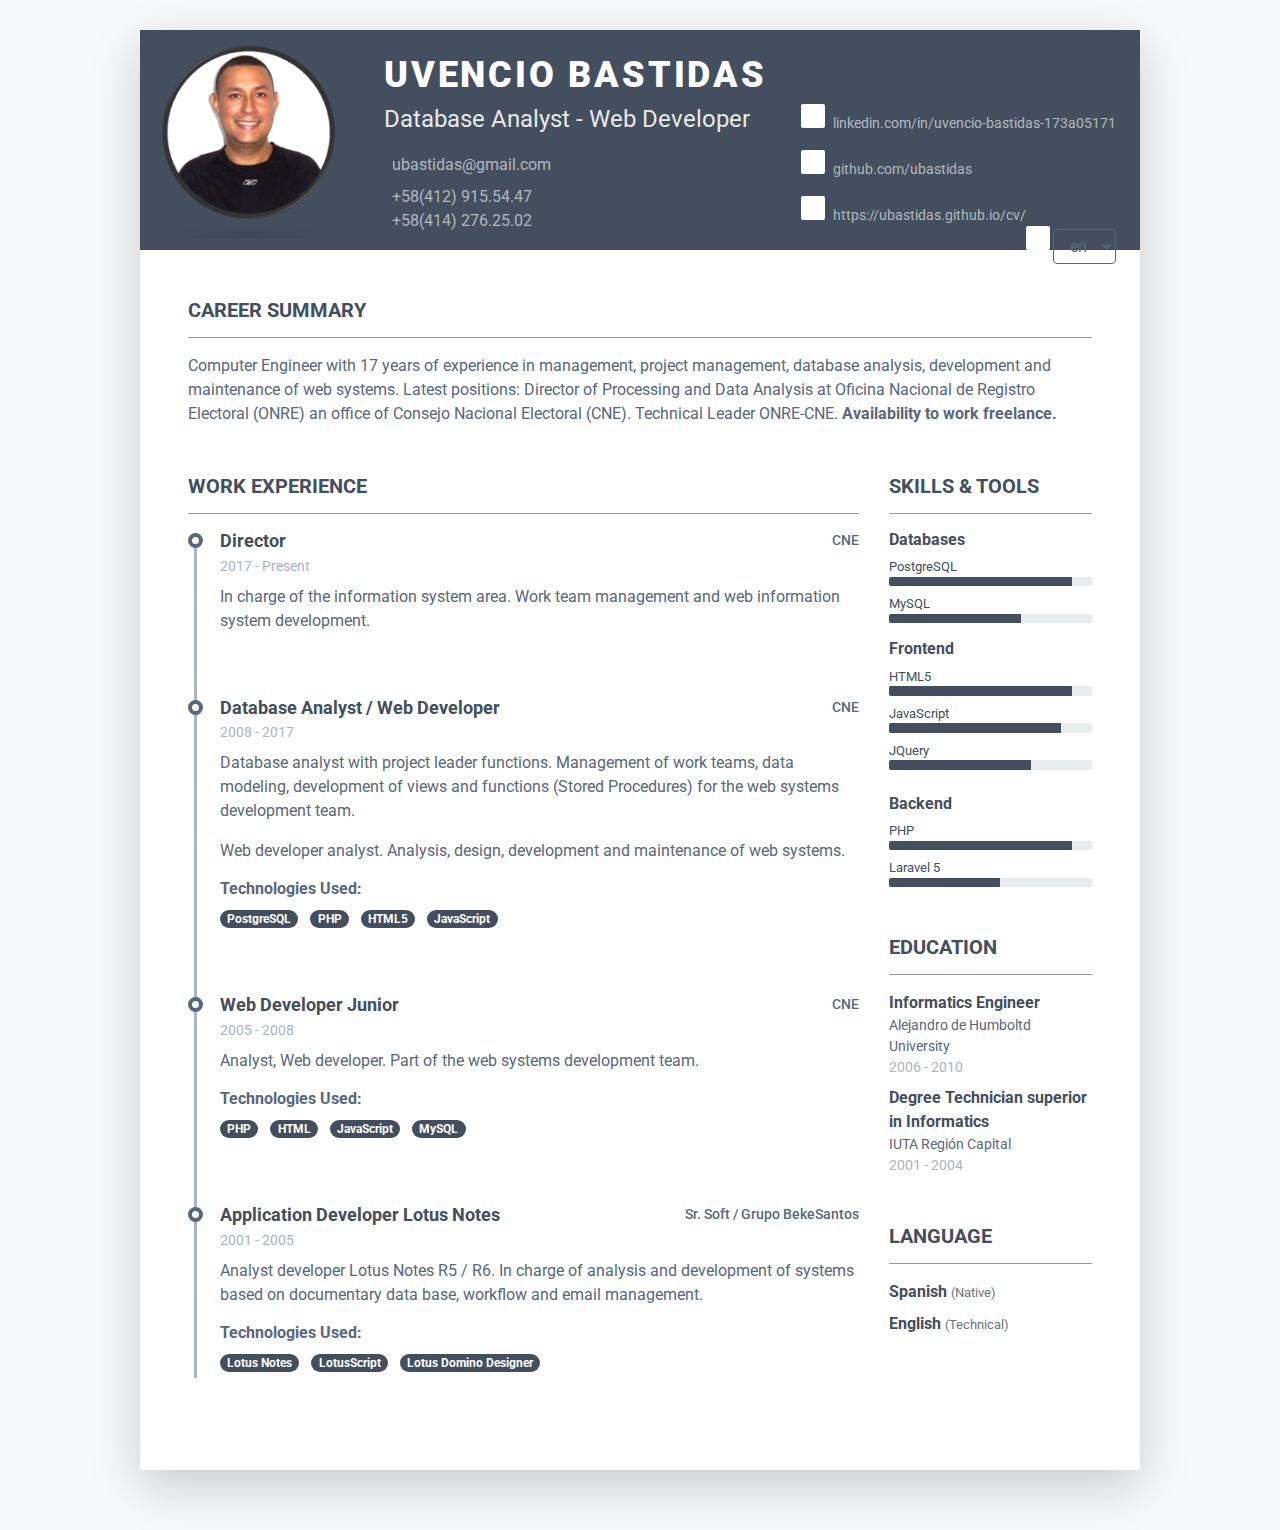
==== index.html @ 79c76856 "Upgrate Commit" ====
<!DOCTYPE html>
<html lang="en"> 
<head>
    <title>Uvencio Bastidas - Curriculum Vitae</title>
    
    <!-- Meta -->
    
    <meta charset="utf-8">
    <meta http-equiv="X-UA-Compatible" content="IE=edge">
    <meta name="viewport" content="width=device-width, initial-scale=1.0">
    <meta name="description" content="Responsive Resume Template">
    <meta name="author" content="Xiaoying Riley at 3rd Wave Media">
    <link rel="shortcut icon" href="favicon.ico"> 
    
    <!-- Google Font -->
    <link href="https://fonts.googleapis.com/css?family=Roboto:300,400,500,700,900" rel="stylesheet">
    
    <!-- FontAwesome JS-->
    <link rel="stylesheet" href="https://use.fontawesome.com/releases/v5.3.1/css/all.css" integrity="sha384-mzrmE5qonljUremFsqc01SB46JvROS7bZs3IO2EmfFsd15uHvIt+Y8vEf7N7fWAU" crossorigin="anonymous">
       
    <!-- Theme CSS -->  
    <link id="theme-style" rel="stylesheet" href="assets/theme.css">
    
    <!-- Jquery -->
    <script src="assets/js/jquery-3.3.1.js"></script>

</head> 

<body>	

    <article class="resume-wrapper text-center position-relative">
	    <div class="resume-wrapper-inner mx-auto text-left bg-white shadow-lg">
		    <header class="resume-header pt-4 pt-md-0">
			    <div class="media flex-column flex-md-row">
                                <img class="mr-3 img-fluid picture mx-auto" src="assets/images/image.png" alt="">
				    <div class="media-body p-4 d-flex flex-column flex-md-row mx-auto mx-lg-0">
					    <div class="primary-info">
                                                <h1 class="name mt-0 mb-1 text-white text-uppercase text-uppercase">Uvencio Bastidas</h1>
                                                <div class="title mb-3" id="profession">Database Analyst - Web Developer</div>
						    <ul class="list-unstyled">
							    <li class="mb-2"><a href="#"><i class="far fa-envelope fa-fw mr-2" data-fa-transform="grow-3"></i>ubastidas@gmail.com</a></li>
							    <li><a href="#"><i class="fas fa-mobile-alt fa-fw mr-2" data-fa-transform="grow-6"></i>+58(412) 915.54.47</a></li>
                                                            <li><a href="#"><i class="fas fa-mobile-alt fa-fw mr-2" data-fa-transform="grow-6"></i>+58(414) 276.25.02</a></li>                                                            
						    </ul>
					    </div><!--//primary-info-->
					    <div class="secondary-info ml-md-auto mt-2">
                                                <ul class="resume-social list-unstyled"><br><br>
                                                    <li class="mb-3"><a target="_blank" href="http://www.linkedin.com/in/uvencio-bastidas-173a05171"><span class="fa-container text-center mr-2"><i class="fab fa-linkedin-in fa-fw"></i></span>linkedin.com/in/uvencio-bastidas-173a05171</a></li>
				                <li class="mb-3"><a target="_blank" href="http://www.github.com/ubastidas"><span class="fa-container text-center mr-2"><i class="fab fa-github-alt fa-fw"></i></span>github.com/ubastidas</a></li>
				                <a href="https://ubastidas.github.io/cv/"><span class="fa-container text-center mr-2"><i class="fas fa-globe"></i></span>https://ubastidas.github.io/cv/</a></li>
                                                <br>
                                                <li class="mb-3" align="right">
                                                    <span class="fa-container text-center"><i class="fas fa-globe-americas"></i></span>
                                                    <select class="btn btn-outline-secondary" id="language" onchange="changeLanguage();">
                                                        <option value="en">en</option>
                                                        <option value="es">es</option>
                                                    </select>
                                                </li>
						</ul>
					    </div><!--//secondary-info-->
					    
				    </div><!--//media-body-->
			    </div><!--//media-->
		    </header>
		    <div class="resume-body p-5">                            
                        <section class="resume-section summary-section mb-5">
				    <h2 id="careerSumary" class="resume-section-title text-uppercase font-weight-bold pb-3 mb-3">Career Summary</h2>
				    <div  id="careerSumaryDetail" class="resume-section-content">
					    <p class="mb-0">Computer Engineer with 17 years of experience in management, project management, database analysis, 
                                                            development and maintenance of web systems. Latest positions: Director of Processing and 
                                                            Data Analysis at Oficina Nacional de Registro Electoral (ONRE) an office of Consejo Nacional Electoral  (CNE). 
                                                            Technical Leader ONRE-CNE.                                                                                                             
                                                <strong>Availability to work freelance.</strong>
                                            </p>
				    </div>
			    </section><!--//summary-section-->
			    <div class="row">
				    <div class="col-lg-9">
					    <section class="resume-section experience-section mb-5">
                                                <h2 id="workExperience" class="resume-section-title text-uppercase font-weight-bold pb-3 mb-3">Work Experience</h2>
						    <div class="resume-section-content">
							    <div class="resume-timeline position-relative">
								    <article class="resume-timeline-item position-relative pb-5">
									    
									    <div class="resume-timeline-item-header mb-2">
										    <div class="d-flex flex-column flex-md-row">
                                                                                        <h3 id="workExperience1Title" class="resume-position-title font-weight-bold mb-1">Director</h3>
										        <div class="resume-company-name ml-auto">CNE</div>
										    </div><!--//row-->
                                                                                    <div id="presentDate" class="resume-position-time">2017 - Present</div>
									    </div><!--//resume-timeline-item-header-->
                                                                            <div class="resume-timeline-item-desc">
                                                                                <div id="workExperience1Detail">
                                                                                    <p>
                                                                                        In charge of the information system area. Work team management and web information system development.                                                                                                                                                                             
                                                                                    </p>
                                                                                </div>										    
									    </div><!--//resume-timeline-item-desc-->

								    </article><!--//resume-timeline-item-->
								    
								    <article class="resume-timeline-item position-relative pb-5">
									    
									    <div class="resume-timeline-item-header mb-2">
										    <div class="d-flex flex-column flex-md-row">
                                                                                        <h3 id="workExperience2Title" class="resume-position-title font-weight-bold mb-1">Database Analyst / Web Developer</h3>
										        <div class="resume-company-name ml-auto">CNE</div>
										    </div><!--//row-->
										    <div class="resume-position-time">2008 - 2017</div>
									    </div><!--//resume-timeline-item-header-->
									    <div class="resume-timeline-item-desc">
                                                                                <div id="workExperience2Detail">
                                                                                    <p>Database analyst with project leader functions. Management of work teams, data modeling, development of views and functions (Stored Procedures) for the web systems development team.</p>
                                                                                    <p>Web developer analyst. Analysis, design, development and maintenance of web systems.</p>
                                                                                </div>										    
                                                                                    <h4 class="technologiesUsed resume-timeline-item-desc-heading font-weight-bold">Technologies Used:</h4>
										    <ul class="list-inline">
											    <li class="list-inline-item"><span class="badge badge-primary badge-pill">PostgreSQL</span></li>
                                                                                            <li class="list-inline-item"><span class="badge badge-primary badge-pill">PHP</span></li>
											    <li class="list-inline-item"><span class="badge badge-primary badge-pill">HTML5</span></li>
                                                                                            <li class="list-inline-item"><span class="badge badge-primary badge-pill">JavaScript</span></li>											    
										    </ul>
									    </div><!--//resume-timeline-item-desc-->

								    </article><!--//resume-timeline-item-->
								    
								    <article class="resume-timeline-item position-relative pb-5">
									    
									    <div class="resume-timeline-item-header mb-2">
										    <div class="d-flex flex-column flex-md-row">
										        <h3 id="workExperience3Title" class="resume-position-title font-weight-bold mb-1">Web Developer Junior</h3>
										        <div class="resume-company-name ml-auto">CNE</div>
										    </div><!--//row-->
										    <div class="resume-position-time">2005 - 2008</div>
									    </div><!--//resume-timeline-item-header-->
									    <div class="resume-timeline-item-desc">
                                                                                <div id="workExperience3Detail">
                                                                                    <p>
                                                                                        Analyst, Web developer. Part of the web systems development team.
                                                                                    </p>
                                                                                </div>
                                                                                <h4 class="technologiesUsed resume-timeline-item-desc-heading font-weight-bold">Technologies Used:</h4>
										    <ul class="list-inline">
											    <li class="list-inline-item"><span class="badge badge-primary badge-pill">PHP</span></li>
											    <li class="list-inline-item"><span class="badge badge-primary badge-pill">HTML</span></li>
                                                                                            <li class="list-inline-item"><span class="badge badge-primary badge-pill">JavaScript</span></li>											    
                                                                                            <li class="list-inline-item"><span class="badge badge-primary badge-pill">MySQL</span></li>
										    </ul>
									    </div><!--//resume-timeline-item-desc-->

								    </article><!--//resume-timeline-item-->
								    
								    <article class="resume-timeline-item position-relative">
									    
									    <div class="resume-timeline-item-header mb-2">
										    <div class="d-flex flex-column flex-md-row">
										        <h3 id="workExperience4Title" class="resume-position-title font-weight-bold mb-1">Application Developer Lotus Notes<!--comentado<small class="text-muted">(Intern)</small>fin comentado--></h3>
										        <div class="resume-company-name ml-auto">Sr. Soft / Grupo BekeSantos</div>
										    </div><!--//row-->
										    <div class="resume-position-time">2001 - 2005</div>
									    </div><!--//resume-timeline-item-header-->
                                                                            <div class="resume-timeline-item-desc">
                                                                                <div id="workExperience4Detail">
										    <p>
                                                                                        Analyst developer Lotus Notes R5 / R6. In charge of analysis and development of systems based on documentary data base,
                                                                                        workflow and email management.
                                                                                    </p>
                                                                                </div>
										    <h4 class="technologiesUsed resume-timeline-item-desc-heading font-weight-bold">Technologies Used:</h4>
										    <ul class="list-inline">
											    <li class="list-inline-item"><span class="badge badge-primary badge-pill">Lotus Notes</span></li>
											    <li class="list-inline-item"><span class="badge badge-primary badge-pill">LotusScript</span></li>
											    <li class="list-inline-item"><span class="badge badge-primary badge-pill">Lotus Domino Designer</span></li>											    
										    </ul>
									    </div><!--//resume-timeline-item-desc-->

								    </article><!--//resume-timeline-item-->
								    
								    
							    </div><!--//resume-timeline-->
							    
							    
							    
							    
							    
							    
						    </div>
					    </section><!--//experience-section-->
				    </div>
				    <div class="col-lg-3">
					    <section class="resume-section skills-section mb-5">
						    <h2 class="skillsAndTools resume-section-title text-uppercase font-weight-bold pb-3 mb-3">Skills & Tools</h2>
						    <div class="resume-section-content">
                                                        
                                                        <div class="resume-skill-item">
						            <h4 class="databases resume-skills-cat font-weight-bold">Databases</h4>
							        <ul class="list-unstyled">
								        <li class="mb-2">
								            <div class="resume-skill-name">PostgreSQL</div>
									        <div class="progress resume-progress">
											    <div class="progress-bar theme-progress-bar-dark" role="progressbar" style="width: 90%" aria-valuenow="25" aria-valuemin="0" aria-valuemax="100"></div>
											</div>
								        </li>
								        <li class="mb-2">
								            <div class="resume-skill-name">MySQL</div>
									        <div class="progress resume-progress">
											    <div class="progress-bar theme-progress-bar-dark" role="progressbar" style="width: 65%" aria-valuenow="25" aria-valuemin="0" aria-valuemax="100"></div>
											</div>
								        </li>
							        </ul>
						        </div><!--//resume-skill-item-->
                                                        
						        <div class="resume-skill-item">
							        <h4 class="resume-skills-cat font-weight-bold">Frontend</h4>
							        <ul class="list-unstyled mb-4">
								        <li class="mb-2">
								            <div class="resume-skill-name">HTML5</div>
									        <div class="progress resume-progress">
											    <div class="progress-bar theme-progress-bar-dark" role="progressbar" style="width: 90%" aria-valuenow="25" aria-valuemin="0" aria-valuemax="100"></div>
											</div>
								        </li>
								        <li class="mb-2">
								            <div class="resume-skill-name">JavaScript</div>
									        <div class="progress resume-progress">
											    <div class="progress-bar theme-progress-bar-dark" role="progressbar" style="width: 85%" aria-valuenow="25" aria-valuemin="0" aria-valuemax="100"></div>
											</div>
								        </li>
								        <li class="mb-2">
								            <div class="resume-skill-name">JQuery</div>
									        <div class="progress resume-progress">
											    <div class="progress-bar theme-progress-bar-dark" role="progressbar" style="width: 70%" aria-valuenow="25" aria-valuemin="0" aria-valuemax="100"></div>
											</div>
								        </li>								        
							        </ul>
						        </div><!--//resume-skill-item-->
						        
						        <div class="resume-skill-item">
						            <h4 class="resume-skills-cat font-weight-bold">Backend</h4>
							        <ul class="list-unstyled">
								        <li class="mb-2">
								            <div class="resume-skill-name">PHP</div>
									        <div class="progress resume-progress">
											    <div class="progress-bar theme-progress-bar-dark" role="progressbar" style="width: 90%" aria-valuenow="25" aria-valuemin="0" aria-valuemax="100"></div>
											</div>
								        </li>
								        <li class="mb-2">
								            <div class="resume-skill-name">Laravel 5</div>
									        <div class="progress resume-progress">
											    <div class="progress-bar theme-progress-bar-dark" role="progressbar" style="width: 55%" aria-valuenow="25" aria-valuemin="0" aria-valuemax="100"></div>
											</div>
								        </li>								        
							        </ul>
						        </div><!--//resume-skill-item-->						        
						    </div><!--resume-section-content-->
					    </section><!--//skills-section-->
					    <section class="resume-section education-section mb-5">
                                                <h2 id="education" class="resume-section-title text-uppercase font-weight-bold pb-3 mb-3">Education</h2>
						    <div class="resume-section-content">
							    <ul class="list-unstyled">
								    <li class="mb-2">
                                                                        <div id="informaticsEngineer" class="resume-degree font-weight-bold">Informatics Engineer</div>
								        <div id="university" class="resume-degree-org">Alejandro de Humboltd University</div>
								        <div class="resume-degree-time">2006 - 2010</div>
								    </li>
								    <li>
								        <div id="tsu" class="resume-degree font-weight-bold">Degree Technician superior in Informatics</div>
                                                                        <div class="resume-degree-org">IUTA Regi&oacute;n Capital</div>
								        <div class="resume-degree-time">2001 - 2004</div>
								    </li>
							    </ul>
						    </div>
					    </section><!--//education-section-->					    
					    <section class="resume-section language-section mb-5">
						    <h2 id="language1" class="resume-section-title text-uppercase font-weight-bold pb-3 mb-3">Language</h2>
						    <div class="resume-section-content">
							    <ul class="list-unstyled resume-lang-list">
                                                                <li id="spanish" class="mb-2"><span class="resume-lang-name font-weight-bold">Spanish</span> <small class="text-muted font-weight-normal">(Native)</small></li>
                                                                <li id="english" class="mb-2 align-middle"><span class="resume-lang-name font-weight-bold">English</span> <small class="text-muted font-weight-normal">(Technical)</small></li>								    
							    </ul>
						    </div>
					    </section><!--//language-section-->					    
					    
				    </div>
			    </div><!--//row-->
		    </div><!--//resume-body-->
	    </div>
    </article>      
    <script src="assets/js/language.js"></script>
</body>
</html>
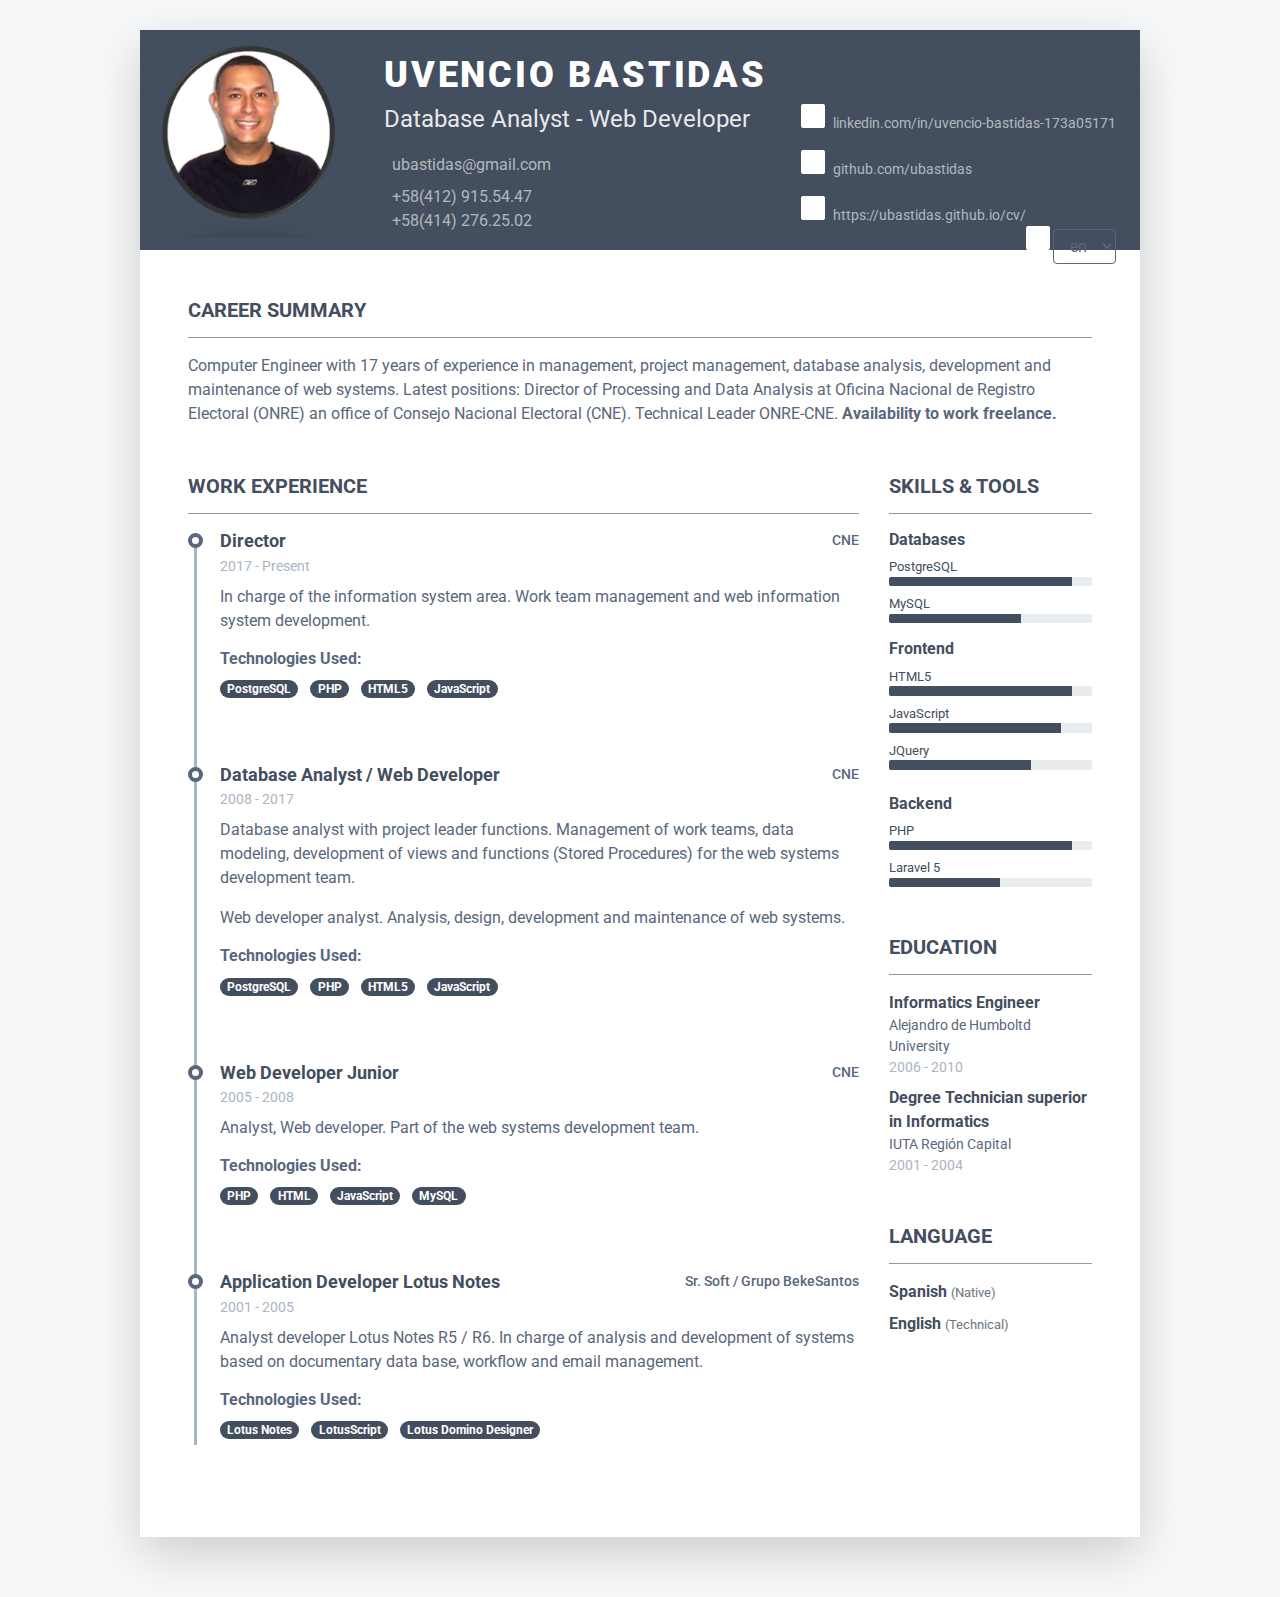
==== commit ad01a5f7: "upgrate commit" ====
--- a/index.html
+++ b/index.html
@@ -94,7 +94,14 @@
                                                                                     <p>
                                                                                         In charge of the information system area. Work team management and web information system development.                                                                                                                                                                             
                                                                                     </p>
-                                                                                </div>										    
+                                                                                </div>
+                                                                                    <h4 class="technologiesUsed resume-timeline-item-desc-heading font-weight-bold">Technologies Used:</h4>
+										    <ul class="list-inline">
+											    <li class="list-inline-item"><span class="badge badge-primary badge-pill">PostgreSQL</span></li>
+                                                                                            <li class="list-inline-item"><span class="badge badge-primary badge-pill">PHP</span></li>
+											    <li class="list-inline-item"><span class="badge badge-primary badge-pill">HTML5</span></li>
+                                                                                            <li class="list-inline-item"><span class="badge badge-primary badge-pill">JavaScript</span></li>											    
+										    </ul>
 									    </div><!--//resume-timeline-item-desc-->
 
 								    </article><!--//resume-timeline-item-->
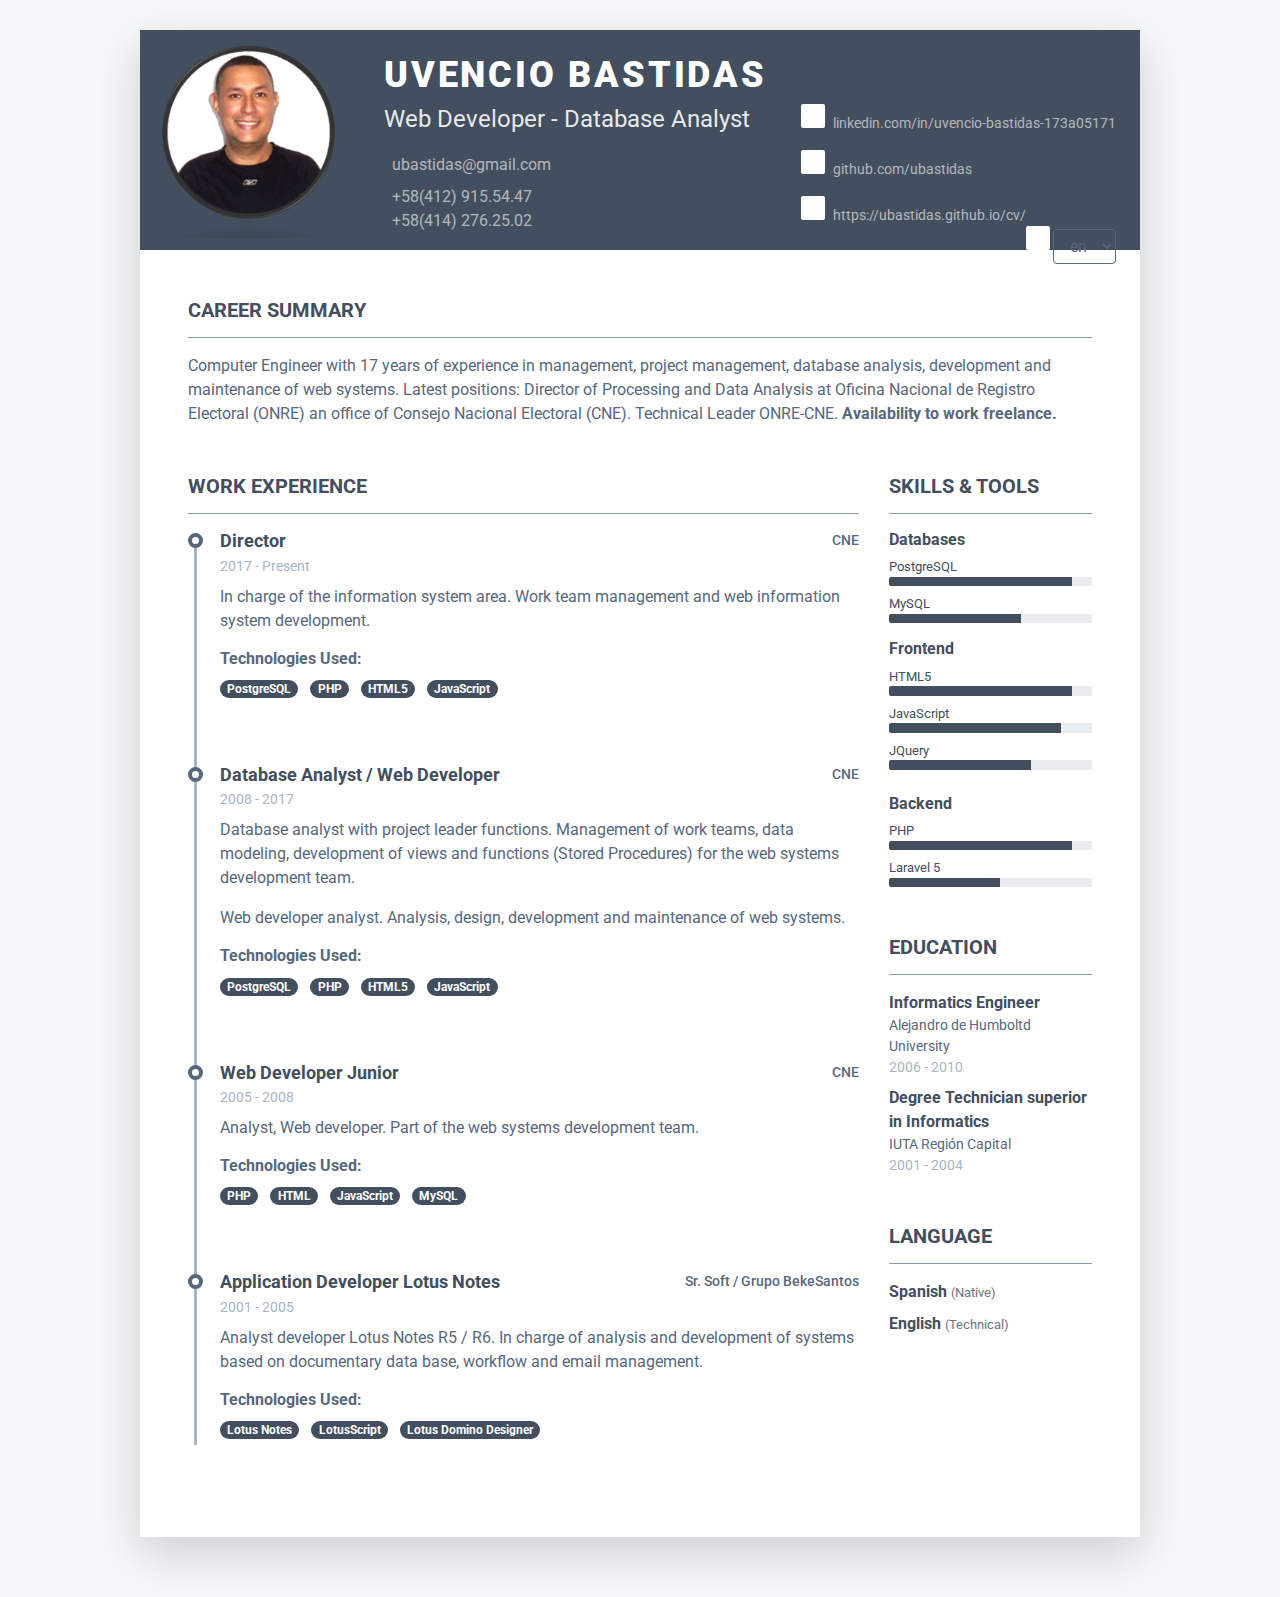
==== commit 0d73851c: "Commit update" ====
--- a/index.html
+++ b/index.html
@@ -36,7 +36,7 @@
 				    <div class="media-body p-4 d-flex flex-column flex-md-row mx-auto mx-lg-0">
 					    <div class="primary-info">
                                                 <h1 class="name mt-0 mb-1 text-white text-uppercase text-uppercase">Uvencio Bastidas</h1>
-                                                <div class="title mb-3" id="profession">Database Analyst - Web Developer</div>
+                                                <div class="title mb-3" id="profession">Web Developer - Database Analyst</div>
 						    <ul class="list-unstyled">
 							    <li class="mb-2"><a href="#"><i class="far fa-envelope fa-fw mr-2" data-fa-transform="grow-3"></i>ubastidas@gmail.com</a></li>
 							    <li><a href="#"><i class="fas fa-mobile-alt fa-fw mr-2" data-fa-transform="grow-6"></i>+58(412) 915.54.47</a></li>
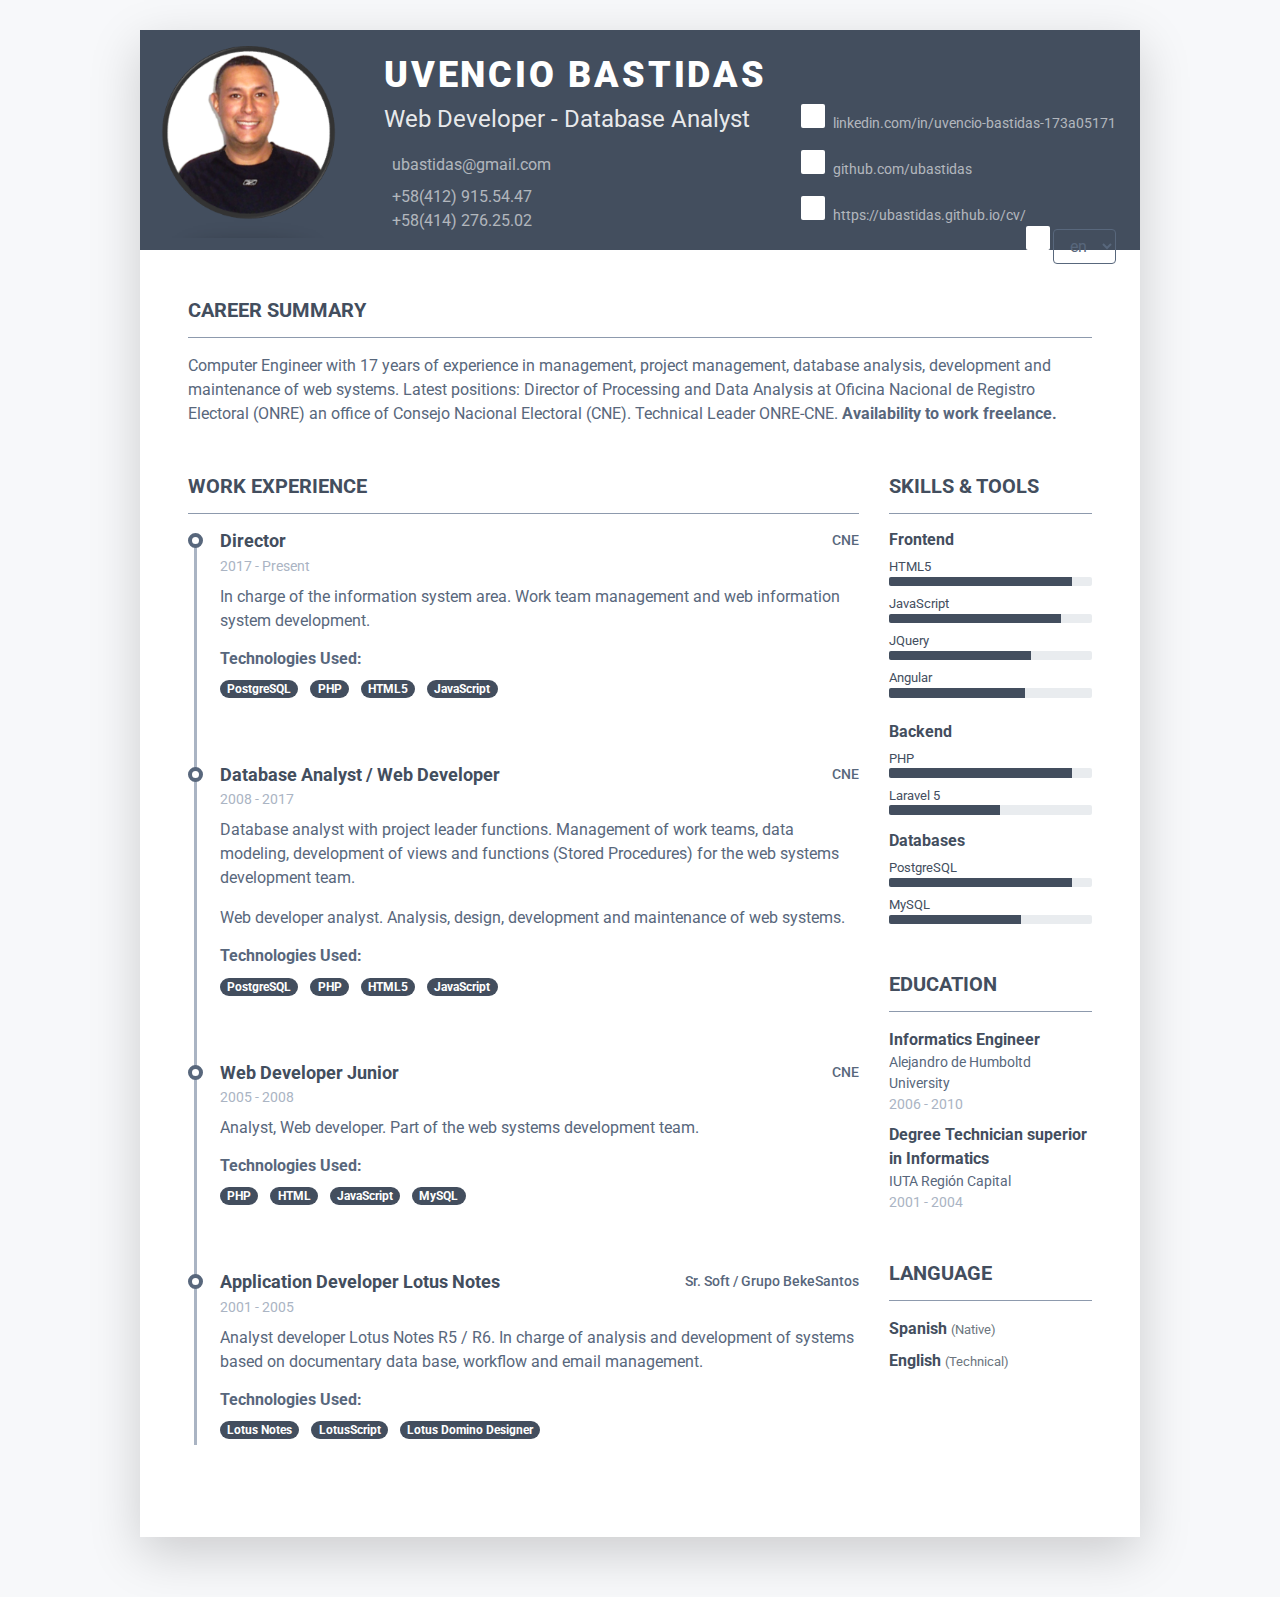
==== commit 38719556: "Update" ====
--- a/index.html
+++ b/index.html
@@ -197,36 +197,17 @@
 				    <div class="col-lg-3">
 					    <section class="resume-section skills-section mb-5">
 						    <h2 class="skillsAndTools resume-section-title text-uppercase font-weight-bold pb-3 mb-3">Skills & Tools</h2>
-						    <div class="resume-section-content">
-                                                        
-                                                        <div class="resume-skill-item">
-						            <h4 class="databases resume-skills-cat font-weight-bold">Databases</h4>
-							        <ul class="list-unstyled">
-								        <li class="mb-2">
-								            <div class="resume-skill-name">PostgreSQL</div>
+						    <div class="resume-section-content">                                                        
+                            	<div class="resume-skill-item">
+							        <h4 class="resume-skills-cat font-weight-bold">Frontend</h4>
+							        <ul class="list-unstyled mb-4">									
+								        <li class="mb-2">
+								            <div class="resume-skill-name">HTML5</div>
 									        <div class="progress resume-progress">
 											    <div class="progress-bar theme-progress-bar-dark" role="progressbar" style="width: 90%" aria-valuenow="25" aria-valuemin="0" aria-valuemax="100"></div>
 											</div>
 								        </li>
 								        <li class="mb-2">
-								            <div class="resume-skill-name">MySQL</div>
-									        <div class="progress resume-progress">
-											    <div class="progress-bar theme-progress-bar-dark" role="progressbar" style="width: 65%" aria-valuenow="25" aria-valuemin="0" aria-valuemax="100"></div>
-											</div>
-								        </li>
-							        </ul>
-						        </div><!--//resume-skill-item-->
-                                                        
-						        <div class="resume-skill-item">
-							        <h4 class="resume-skills-cat font-weight-bold">Frontend</h4>
-							        <ul class="list-unstyled mb-4">
-								        <li class="mb-2">
-								            <div class="resume-skill-name">HTML5</div>
-									        <div class="progress resume-progress">
-											    <div class="progress-bar theme-progress-bar-dark" role="progressbar" style="width: 90%" aria-valuenow="25" aria-valuemin="0" aria-valuemax="100"></div>
-											</div>
-								        </li>
-								        <li class="mb-2">
 								            <div class="resume-skill-name">JavaScript</div>
 									        <div class="progress resume-progress">
 											    <div class="progress-bar theme-progress-bar-dark" role="progressbar" style="width: 85%" aria-valuenow="25" aria-valuemin="0" aria-valuemax="100"></div>
@@ -237,7 +218,13 @@
 									        <div class="progress resume-progress">
 											    <div class="progress-bar theme-progress-bar-dark" role="progressbar" style="width: 70%" aria-valuenow="25" aria-valuemin="0" aria-valuemax="100"></div>
 											</div>
-								        </li>								        
+										</li>
+										<li class="mb-2">
+											<div class="resume-skill-name">Angular</div>
+											<div class="progress resume-progress">
+												<div class="progress-bar theme-progress-bar-dark" role="progressbar" style="width: 67%" aria-valuenow="25" aria-valuemin="0" aria-valuemax="100"></div>
+											</div>
+										</li>
 							        </ul>
 						        </div><!--//resume-skill-item-->
 						        
@@ -257,7 +244,24 @@
 											</div>
 								        </li>								        
 							        </ul>
-						        </div><!--//resume-skill-item-->						        
+								</div><!--//resume-skill-item-->
+								<div class="resume-skill-item">
+						            <h4 class="databases resume-skills-cat font-weight-bold">Databases</h4>
+							        <ul class="list-unstyled">
+								        <li class="mb-2">
+								            <div class="resume-skill-name">PostgreSQL</div>
+									        <div class="progress resume-progress">
+											    <div class="progress-bar theme-progress-bar-dark" role="progressbar" style="width: 90%" aria-valuenow="25" aria-valuemin="0" aria-valuemax="100"></div>
+											</div>
+								        </li>
+								        <li class="mb-2">
+								            <div class="resume-skill-name">MySQL</div>
+									        <div class="progress resume-progress">
+											    <div class="progress-bar theme-progress-bar-dark" role="progressbar" style="width: 65%" aria-valuenow="25" aria-valuemin="0" aria-valuemax="100"></div>
+											</div>
+								        </li>
+							        </ul>
+						        </div><!--//resume-skill-item-->
 						    </div><!--resume-section-content-->
 					    </section><!--//skills-section-->
 					    <section class="resume-section education-section mb-5">
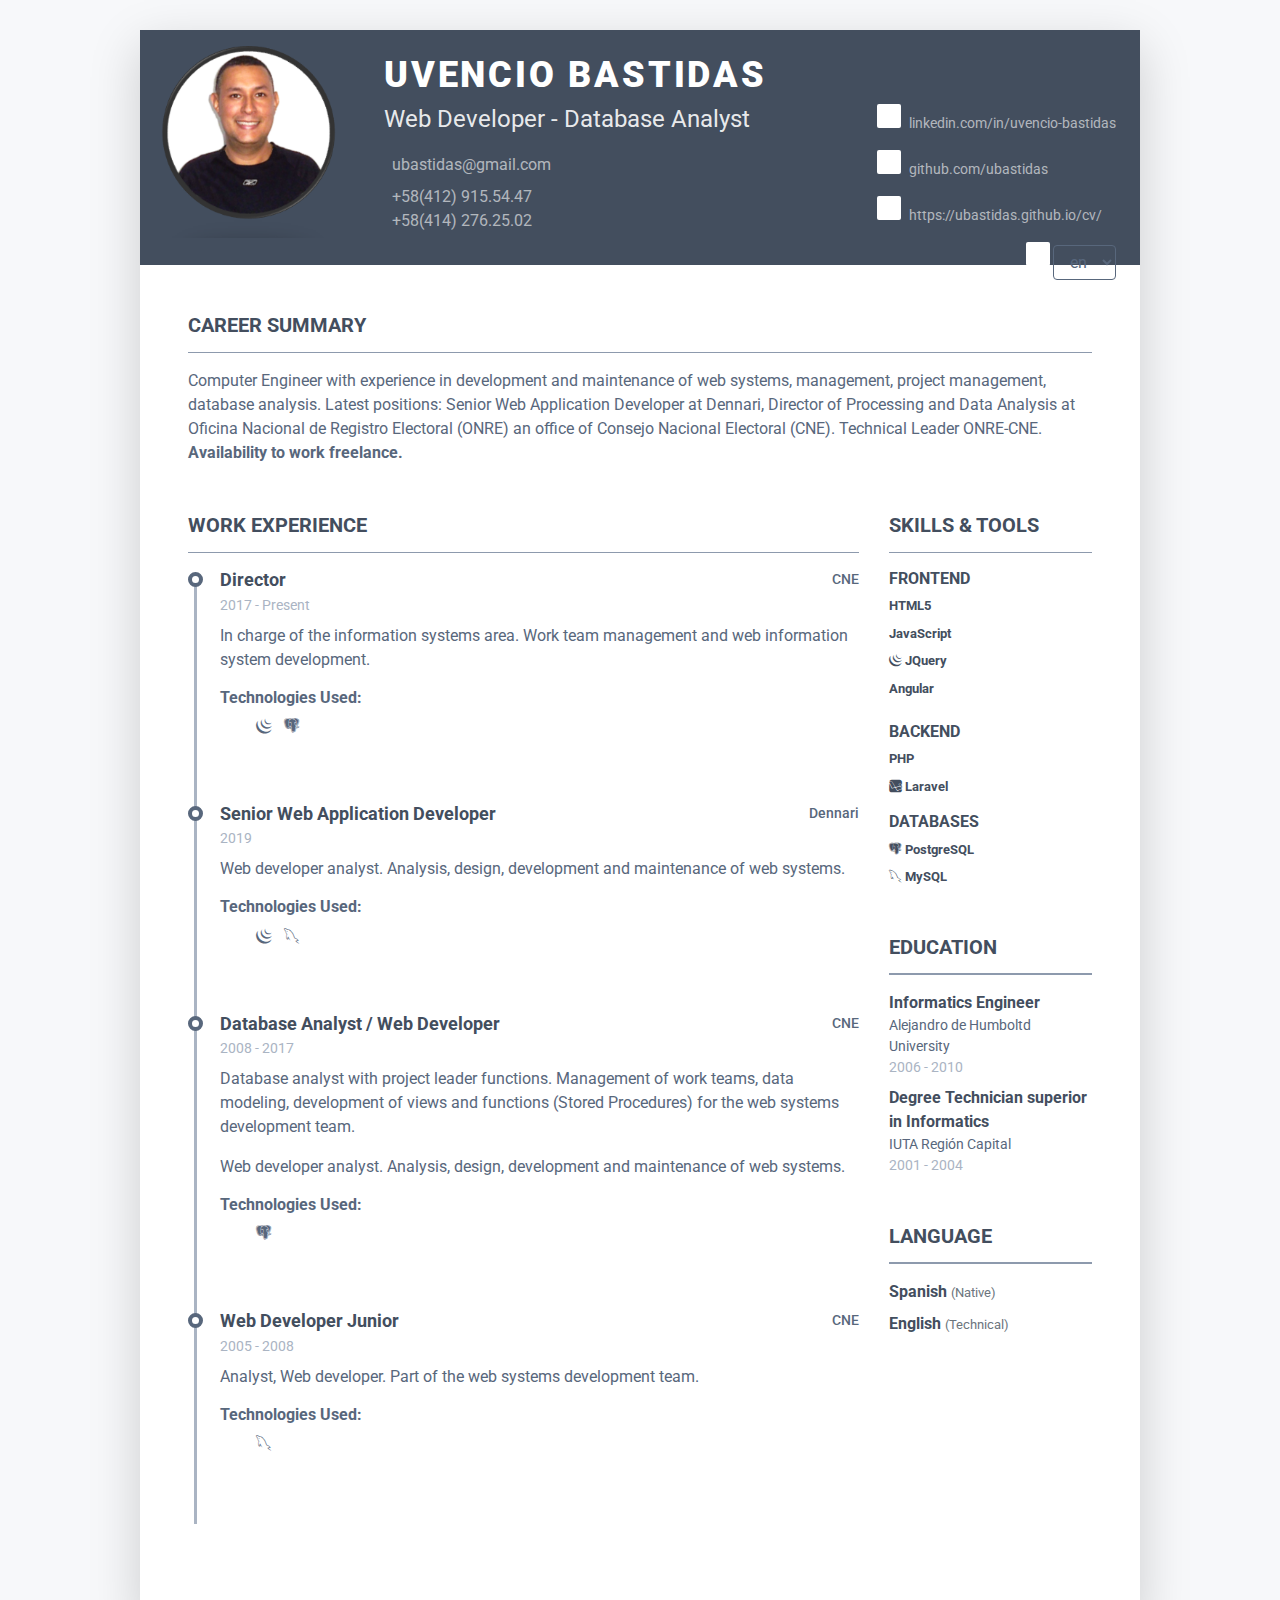
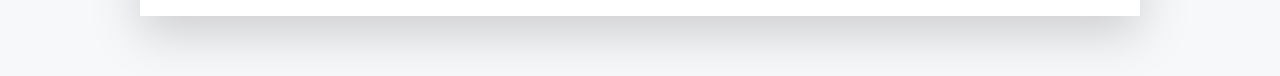
==== commit 91f53050: "upgrade cv" ====
--- a/index.html
+++ b/index.html
@@ -2,9 +2,7 @@
 <html lang="en"> 
 <head>
     <title>Uvencio Bastidas - Curriculum Vitae</title>
-    
     <!-- Meta -->
-    
     <meta charset="utf-8">
     <meta http-equiv="X-UA-Compatible" content="IE=edge">
     <meta name="viewport" content="width=device-width, initial-scale=1.0">
@@ -16,10 +14,13 @@
     <link href="https://fonts.googleapis.com/css?family=Roboto:300,400,500,700,900" rel="stylesheet">
     
     <!-- FontAwesome JS-->
-    <link rel="stylesheet" href="https://use.fontawesome.com/releases/v5.3.1/css/all.css" integrity="sha384-mzrmE5qonljUremFsqc01SB46JvROS7bZs3IO2EmfFsd15uHvIt+Y8vEf7N7fWAU" crossorigin="anonymous">
+	<link rel="stylesheet" href="https://use.fontawesome.com/releases/v5.3.1/css/all.css" integrity="sha384-mzrmE5qonljUremFsqc01SB46JvROS7bZs3IO2EmfFsd15uHvIt+Y8vEf7N7fWAU" crossorigin="anonymous">
+	
+	<!-- font-mfizz -->
+	<link rel="stylesheet" href="./assets/fonts/font-mfizz-2.4.1/font-mfizz.css">
        
     <!-- Theme CSS -->  
-    <link id="theme-style" rel="stylesheet" href="assets/theme.css">
+	<link id="theme-style" rel="stylesheet" href="assets/css/theme.css">	
     
     <!-- Jquery -->
     <script src="assets/js/jquery-3.3.1.js"></script>
@@ -27,237 +28,266 @@
 </head> 
 
 <body>	
-
     <article class="resume-wrapper text-center position-relative">
 	    <div class="resume-wrapper-inner mx-auto text-left bg-white shadow-lg">
 		    <header class="resume-header pt-4 pt-md-0">
 			    <div class="media flex-column flex-md-row">
-                                <img class="mr-3 img-fluid picture mx-auto" src="assets/images/image.png" alt="">
+                    <img class="mr-3 img-fluid picture mx-auto" src="assets/images/image.png" alt="">
 				    <div class="media-body p-4 d-flex flex-column flex-md-row mx-auto mx-lg-0">
 					    <div class="primary-info">
-                                                <h1 class="name mt-0 mb-1 text-white text-uppercase text-uppercase">Uvencio Bastidas</h1>
-                                                <div class="title mb-3" id="profession">Web Developer - Database Analyst</div>
+							<h1 class="name mt-0 mb-1 text-white text-uppercase text-uppercase">Uvencio Bastidas</h1>
+							<div class="title mb-3" id="profession">Web Developer - Database Analyst</div>
 						    <ul class="list-unstyled">
 							    <li class="mb-2"><a href="#"><i class="far fa-envelope fa-fw mr-2" data-fa-transform="grow-3"></i>ubastidas@gmail.com</a></li>
 							    <li><a href="#"><i class="fas fa-mobile-alt fa-fw mr-2" data-fa-transform="grow-6"></i>+58(412) 915.54.47</a></li>
-                                                            <li><a href="#"><i class="fas fa-mobile-alt fa-fw mr-2" data-fa-transform="grow-6"></i>+58(414) 276.25.02</a></li>                                                            
+								<li>
+									<a href="#">
+										<i class="fas fa-mobile-alt fa-fw mr-2" data-fa-transform="grow-6"></i>+58(414) 276.25.02
+									</a>
+								</li>                                                            
 						    </ul>
 					    </div><!--//primary-info-->
 					    <div class="secondary-info ml-md-auto mt-2">
-                                                <ul class="resume-social list-unstyled"><br><br>
-                                                    <li class="mb-3"><a target="_blank" href="http://www.linkedin.com/in/uvencio-bastidas-173a05171"><span class="fa-container text-center mr-2"><i class="fab fa-linkedin-in fa-fw"></i></span>linkedin.com/in/uvencio-bastidas-173a05171</a></li>
-				                <li class="mb-3"><a target="_blank" href="http://www.github.com/ubastidas"><span class="fa-container text-center mr-2"><i class="fab fa-github-alt fa-fw"></i></span>github.com/ubastidas</a></li>
-				                <a href="https://ubastidas.github.io/cv/"><span class="fa-container text-center mr-2"><i class="fas fa-globe"></i></span>https://ubastidas.github.io/cv/</a></li>
-                                                <br>
-                                                <li class="mb-3" align="right">
-                                                    <span class="fa-container text-center"><i class="fas fa-globe-americas"></i></span>
-                                                    <select class="btn btn-outline-secondary" id="language" onchange="changeLanguage();">
-                                                        <option value="en">en</option>
-                                                        <option value="es">es</option>
-                                                    </select>
-                                                </li>
-						</ul>
-					    </div><!--//secondary-info-->
-					    
+                           	<ul class="resume-social list-unstyled"><br><br>
+                               	<li class="mb-3">
+									<a target="_blank" href="http://www.linkedin.com/in/uvencio-bastidas"><span class="fa-container text-center mr-2"><i class="fab fa-linkedin-in fa-fw"></i></span>linkedin.com/in/uvencio-bastidas</a>
+								</li>
+								<li class="mb-3">
+									<a target="_blank" href="http://www.github.com/ubastidas"><span class="fa-container text-center mr-2"><i class="fab fa-github-alt fa-fw"></i></span>github.com/ubastidas</a>
+								</li>
+								<li class="mb-3">
+									<a href="https://ubastidas.github.io/cv/"><span class="fa-container text-center mr-2"><i class="fas fa-globe"></i></span>https://ubastidas.github.io/cv/</a>
+								</li>
+								<li class="mb-3" align="right">
+									<span class="fa-container text-center"><i class="fas fa-globe-americas"></i></span>
+									<select class="btn btn-outline-secondary" id="language" onchange="changeLanguage();">
+										<option value="en">en</option>
+										<option value="es">es</option>
+									</select>
+								</li>
+							</ul>
+					    </div><!--//secondary-info-->					    
 				    </div><!--//media-body-->
 			    </div><!--//media-->
 		    </header>
 		    <div class="resume-body p-5">                            
-                        <section class="resume-section summary-section mb-5">
-				    <h2 id="careerSumary" class="resume-section-title text-uppercase font-weight-bold pb-3 mb-3">Career Summary</h2>
+            	<section class="resume-section summary-section mb-5">
+					<h2 id="careerSumary" class="resume-section-title text-uppercase font-weight-bold pb-3 mb-3">Career Summary</h2>
 				    <div  id="careerSumaryDetail" class="resume-section-content">
-					    <p class="mb-0">Computer Engineer with 17 years of experience in management, project management, database analysis, 
-                                                            development and maintenance of web systems. Latest positions: Director of Processing and 
-                                                            Data Analysis at Oficina Nacional de Registro Electoral (ONRE) an office of Consejo Nacional Electoral  (CNE). 
-                                                            Technical Leader ONRE-CNE.                                                                                                             
-                                                <strong>Availability to work freelance.</strong>
-                                            </p>
+						<p class="mb-0">
+							Computer Engineer with experience in development and maintenance of web systems, management, project management, database analysis. Latest positions: Senior Web Application Developer at Dennari, Director of Processing and Data Analysis at Oficina Nacional de Registro Electoral (ONRE) an office of Consejo Nacional Electoral  (CNE). Technical Leader ONRE-CNE. <strong>Availability to work freelance.</strong>
+						</p>
 				    </div>
 			    </section><!--//summary-section-->
 			    <div class="row">
 				    <div class="col-lg-9">
 					    <section class="resume-section experience-section mb-5">
-                                                <h2 id="workExperience" class="resume-section-title text-uppercase font-weight-bold pb-3 mb-3">Work Experience</h2>
+                        	<h2 id="workExperience" class="resume-section-title text-uppercase font-weight-bold pb-3 mb-3">Work Experience</h2>
 						    <div class="resume-section-content">
 							    <div class="resume-timeline position-relative">
-								    <article class="resume-timeline-item position-relative pb-5">
-									    
+
+									<article class="resume-timeline-item position-relative pb-5">
 									    <div class="resume-timeline-item-header mb-2">
 										    <div class="d-flex flex-column flex-md-row">
-                                                                                        <h3 id="workExperience1Title" class="resume-position-title font-weight-bold mb-1">Director</h3>
+                                            	<h3 id="workExperience1Title" class="resume-position-title font-weight-bold mb-1">Director</h3>
 										        <div class="resume-company-name ml-auto">CNE</div>
-										    </div><!--//row-->
-                                                                                    <div id="presentDate" class="resume-position-time">2017 - Present</div>
-									    </div><!--//resume-timeline-item-header-->
-                                                                            <div class="resume-timeline-item-desc">
-                                                                                <div id="workExperience1Detail">
-                                                                                    <p>
-                                                                                        In charge of the information system area. Work team management and web information system development.                                                                                                                                                                             
-                                                                                    </p>
-                                                                                </div>
-                                                                                    <h4 class="technologiesUsed resume-timeline-item-desc-heading font-weight-bold">Technologies Used:</h4>
-										    <ul class="list-inline">
-											    <li class="list-inline-item"><span class="badge badge-primary badge-pill">PostgreSQL</span></li>
-                                                                                            <li class="list-inline-item"><span class="badge badge-primary badge-pill">PHP</span></li>
-											    <li class="list-inline-item"><span class="badge badge-primary badge-pill">HTML5</span></li>
-                                                                                            <li class="list-inline-item"><span class="badge badge-primary badge-pill">JavaScript</span></li>											    
-										    </ul>
-									    </div><!--//resume-timeline-item-desc-->
-
-								    </article><!--//resume-timeline-item-->
-								    
+											</div><!--//row-->
+                							<div id="presentDate" class="resume-position-time">2017 - Present</div>
+										</div><!--//resume-timeline-item-header-->
+                						<div class="resume-timeline-item-desc">
+											<div id="workExperience1Detail">
+												<p>													
+													In charge of the information systems area. Work team management and web information system development.
+												</p>
+											</div>
+											<h4 class="technologiesUsed resume-timeline-item-desc-heading font-weight-bold">Technologies Used:</h4>
+											<ul class="list-inline">		
+												<li class="list-inline-item">
+													<i class="fab fa-php fa-fw"></i>
+												</li>
+												<li class="list-inline-item">
+													<i class="fab fa-html5 fa-fw"></i>						
+												</li>
+												<li class="list-inline-item">
+													<i class="fab fa-js fa-fw"></i>					
+												</li>
+												<li class="list-inline-item">
+													<i class="icon-jquery"></i>
+												</li>
+												<li class="list-inline-item">
+													<i class="icon-postgres"></i>
+												</li>												
+											</ul>
+										</div><!--//resume-timeline-item-desc-->
+									</article><!--//resume-timeline-item-->
+
 								    <article class="resume-timeline-item position-relative pb-5">
-									    
 									    <div class="resume-timeline-item-header mb-2">
 										    <div class="d-flex flex-column flex-md-row">
-                                                                                        <h3 id="workExperience2Title" class="resume-position-title font-weight-bold mb-1">Database Analyst / Web Developer</h3>
+                                            	<h3 id="workExperience2Title" class="resume-position-title font-weight-bold mb-1">Senior Web Application Developer</h3>
+										        <div class="resume-company-name ml-auto">Dennari</div>
+											</div><!--//row-->
+                							<div class="resume-position-time">2019</div>
+										</div><!--//resume-timeline-item-header-->
+                						<div class="resume-timeline-item-desc">
+											<div id="workExperience2Detail">
+												<p>
+													Web developer analyst. Analysis, design, development and maintenance of web systems.
+												</p>
+											</div>
+											<h4 class="technologiesUsed resume-timeline-item-desc-heading font-weight-bold">Technologies Used:</h4>
+											<ul class="list-inline">		
+												<li class="list-inline-item">
+													<i class="fab fa-php fa-fw"></i>					
+												</li>
+												<li class="list-inline-item">
+													<i class="fab fa-html5 fa-fw"></i>						
+												</li>
+												<li class="list-inline-item">
+													<i class="fab fa-js fa-fw"></i>					
+												</li>
+												<li class="list-inline-item">
+													<i class="icon-jquery"></i>
+												</li>
+												<li class="list-inline-item">
+													<i class="icon-mysql"></i>
+												</li>							    
+											</ul>
+										</div><!--//resume-timeline-item-desc-->
+									</article><!--//resume-timeline-item-->
+
+								    <article class="resume-timeline-item position-relative pb-5">
+									    <div class="resume-timeline-item-header mb-2">
+										    <div class="d-flex flex-column flex-md-row">
+                                            	<h3 id="workExperience3Title" class="resume-position-title font-weight-bold mb-1">Database Analyst / Web Developer</h3>
 										        <div class="resume-company-name ml-auto">CNE</div>
 										    </div><!--//row-->
 										    <div class="resume-position-time">2008 - 2017</div>
 									    </div><!--//resume-timeline-item-header-->
 									    <div class="resume-timeline-item-desc">
-                                                                                <div id="workExperience2Detail">
-                                                                                    <p>Database analyst with project leader functions. Management of work teams, data modeling, development of views and functions (Stored Procedures) for the web systems development team.</p>
-                                                                                    <p>Web developer analyst. Analysis, design, development and maintenance of web systems.</p>
-                                                                                </div>										    
-                                                                                    <h4 class="technologiesUsed resume-timeline-item-desc-heading font-weight-bold">Technologies Used:</h4>
+                                        	<div id="workExperience3Detail">
+												<p>
+													Database analyst with project leader functions. Management of work teams, data modeling, development of views and functions (Stored Procedures) for the web systems development team.
+												</p>
+												<p>
+													Web developer analyst. Analysis, design, development and maintenance of web systems.
+												</p>
+											</div>
+											<h4 class="technologiesUsed resume-timeline-item-desc-heading font-weight-bold">Technologies Used:</h4>
 										    <ul class="list-inline">
-											    <li class="list-inline-item"><span class="badge badge-primary badge-pill">PostgreSQL</span></li>
-                                                                                            <li class="list-inline-item"><span class="badge badge-primary badge-pill">PHP</span></li>
-											    <li class="list-inline-item"><span class="badge badge-primary badge-pill">HTML5</span></li>
-                                                                                            <li class="list-inline-item"><span class="badge badge-primary badge-pill">JavaScript</span></li>											    
+                                                <li class="list-inline-item">
+													<i class="fab fa-php fa-fw"></i>
+												</li>
+											    <li class="list-inline-item">
+													<i class="fab fa-html5 fa-fw"></i>
+												</li>
+                                                <li class="list-inline-item">
+													<i class="fab fa-js fa-fw"></i>
+												</li>
+												<li class="list-inline-item">
+													<i class="icon-postgres"></i>
+												</li>											    
 										    </ul>
 									    </div><!--//resume-timeline-item-desc-->
-
-								    </article><!--//resume-timeline-item-->
-								    
+									</article><!--//resume-timeline-item-->								    
+									
 								    <article class="resume-timeline-item position-relative pb-5">
-									    
-									    <div class="resume-timeline-item-header mb-2">
-										    <div class="d-flex flex-column flex-md-row">
-										        <h3 id="workExperience3Title" class="resume-position-title font-weight-bold mb-1">Web Developer Junior</h3>
+										<div class="resume-timeline-item-header mb-2">
+											<div class="d-flex flex-column flex-md-row">
+												<h3 id="workExperience4Title" class="resume-position-title font-weight-bold mb-1">Web Developer Junior</h3>
 										        <div class="resume-company-name ml-auto">CNE</div>
 										    </div><!--//row-->
 										    <div class="resume-position-time">2005 - 2008</div>
 									    </div><!--//resume-timeline-item-header-->
 									    <div class="resume-timeline-item-desc">
-                                                                                <div id="workExperience3Detail">
-                                                                                    <p>
-                                                                                        Analyst, Web developer. Part of the web systems development team.
-                                                                                    </p>
-                                                                                </div>
-                                                                                <h4 class="technologiesUsed resume-timeline-item-desc-heading font-weight-bold">Technologies Used:</h4>
+											<div id="workExperience4Detail">
+												<p>
+                                                    Analyst, Web developer. Part of the web systems development team.
+                                                </p>
+                                            </div>
+                                            <h4 class="technologiesUsed resume-timeline-item-desc-heading font-weight-bold">Technologies Used:</h4>
 										    <ul class="list-inline">
-											    <li class="list-inline-item"><span class="badge badge-primary badge-pill">PHP</span></li>
-											    <li class="list-inline-item"><span class="badge badge-primary badge-pill">HTML</span></li>
-                                                                                            <li class="list-inline-item"><span class="badge badge-primary badge-pill">JavaScript</span></li>											    
-                                                                                            <li class="list-inline-item"><span class="badge badge-primary badge-pill">MySQL</span></li>
-										    </ul>
-									    </div><!--//resume-timeline-item-desc-->
-
-								    </article><!--//resume-timeline-item-->
-								    
-								    <article class="resume-timeline-item position-relative">
-									    
-									    <div class="resume-timeline-item-header mb-2">
-										    <div class="d-flex flex-column flex-md-row">
-										        <h3 id="workExperience4Title" class="resume-position-title font-weight-bold mb-1">Application Developer Lotus Notes<!--comentado<small class="text-muted">(Intern)</small>fin comentado--></h3>
-										        <div class="resume-company-name ml-auto">Sr. Soft / Grupo BekeSantos</div>
-										    </div><!--//row-->
-										    <div class="resume-position-time">2001 - 2005</div>
-									    </div><!--//resume-timeline-item-header-->
-                                                                            <div class="resume-timeline-item-desc">
-                                                                                <div id="workExperience4Detail">
-										    <p>
-                                                                                        Analyst developer Lotus Notes R5 / R6. In charge of analysis and development of systems based on documentary data base,
-                                                                                        workflow and email management.
-                                                                                    </p>
-                                                                                </div>
-										    <h4 class="technologiesUsed resume-timeline-item-desc-heading font-weight-bold">Technologies Used:</h4>
-										    <ul class="list-inline">
-											    <li class="list-inline-item"><span class="badge badge-primary badge-pill">Lotus Notes</span></li>
-											    <li class="list-inline-item"><span class="badge badge-primary badge-pill">LotusScript</span></li>
-											    <li class="list-inline-item"><span class="badge badge-primary badge-pill">Lotus Domino Designer</span></li>											    
-										    </ul>
-									    </div><!--//resume-timeline-item-desc-->
-
-								    </article><!--//resume-timeline-item-->
-								    
-								    
-							    </div><!--//resume-timeline-->
-							    
-							    
-							    
-							    
-							    
-							    
-						    </div>
-					    </section><!--//experience-section-->
-				    </div>
-				    <div class="col-lg-3">
-					    <section class="resume-section skills-section mb-5">
-						    <h2 class="skillsAndTools resume-section-title text-uppercase font-weight-bold pb-3 mb-3">Skills & Tools</h2>
-						    <div class="resume-section-content">                                                        
+											    <li class="list-inline-item">
+													<i class="fab fa-php fa-fw"></i>
+												</li>
+											    <li class="list-inline-item">
+													<i class="fab fa-html5 fa-fw"></i>
+												</li>
+												<li class="list-inline-item">
+													<i class="fab fa-js fa-fw"></i>
+												</li>											    
+												<li class="list-inline-item">
+													<i class="icon-mysql"></i>
+												</li>
+											</ul>
+										</div>
+									</div><!--//resume-timeline-->								
+								</div><!--//resume-section-content-->
+							</section><!--//experience-section-->
+						</div>
+						<div class="col-lg-3">
+							<section class="resume-section skills-section mb-5">
+								<h2 class="skillsAndTools resume-section-title text-uppercase font-weight-bold pb-3 mb-3">Skills & Tools</h2>
+						    <div class="resume-section-content">          
                             	<div class="resume-skill-item">
-							        <h4 class="resume-skills-cat font-weight-bold">Frontend</h4>
+							        <h4 class="resume-skills-cat font-weight-bold">FRONTEND</h4>
 							        <ul class="list-unstyled mb-4">									
 								        <li class="mb-2">
-								            <div class="resume-skill-name">HTML5</div>
-									        <div class="progress resume-progress">
-											    <div class="progress-bar theme-progress-bar-dark" role="progressbar" style="width: 90%" aria-valuenow="25" aria-valuemin="0" aria-valuemax="100"></div>
-											</div>
-								        </li>
-								        <li class="mb-2">
-								            <div class="resume-skill-name">JavaScript</div>
-									        <div class="progress resume-progress">
-											    <div class="progress-bar theme-progress-bar-dark" role="progressbar" style="width: 85%" aria-valuenow="25" aria-valuemin="0" aria-valuemax="100"></div>
-											</div>
-								        </li>
-								        <li class="mb-2">
-								            <div class="resume-skill-name">JQuery</div>
-									        <div class="progress resume-progress">
-											    <div class="progress-bar theme-progress-bar-dark" role="progressbar" style="width: 70%" aria-valuenow="25" aria-valuemin="0" aria-valuemax="100"></div>
+								            <div class="resume-skill-name">
+												<i class="fab fa-html5 fa-fw"></i>
+												<strong>HTML5</strong>
+											</div>
+								        </li>
+								        <li class="mb-2">
+								            <div class="resume-skill-name">
+												<i class="fab fa-js fa-fw"></i>
+												<strong>JavaScript</strong>
+											</div>
+								        </li>
+								        <li class="mb-2">
+								            <div class="resume-skill-name">
+												<i class="icon-jquery"></i>
+												<strong>JQuery</strong>
 											</div>
 										</li>
 										<li class="mb-2">
-											<div class="resume-skill-name">Angular</div>
-											<div class="progress resume-progress">
-												<div class="progress-bar theme-progress-bar-dark" role="progressbar" style="width: 67%" aria-valuenow="25" aria-valuemin="0" aria-valuemax="100"></div>
+											<div class="resume-skill-name">
+												<i class="fab fa-angular fa-fw"></i>
+												<strong>Angular</strong>
 											</div>
 										</li>
 							        </ul>
-						        </div><!--//resume-skill-item-->
-						        
+						        </div><!--//resume-skill-item-->						        
 						        <div class="resume-skill-item">
-						            <h4 class="resume-skills-cat font-weight-bold">Backend</h4>
+						            <h4 class="resume-skills-cat font-weight-bold">BACKEND</h4>
 							        <ul class="list-unstyled">
 								        <li class="mb-2">
-								            <div class="resume-skill-name">PHP</div>
-									        <div class="progress resume-progress">
-											    <div class="progress-bar theme-progress-bar-dark" role="progressbar" style="width: 90%" aria-valuenow="25" aria-valuemin="0" aria-valuemax="100"></div>
-											</div>
-								        </li>
-								        <li class="mb-2">
-								            <div class="resume-skill-name">Laravel 5</div>
-									        <div class="progress resume-progress">
-											    <div class="progress-bar theme-progress-bar-dark" role="progressbar" style="width: 55%" aria-valuenow="25" aria-valuemin="0" aria-valuemax="100"></div>
+								            <div class="resume-skill-name">
+												<i class="fab fa-php fa-fw"></i>
+												<strong>PHP</strong>
+											</div>
+								        </li>
+								        <li class="mb-2">
+								            <div class="resume-skill-name">
+												<i class="icon-laravel"></i>
+												<strong>Laravel</strong>
 											</div>
 								        </li>								        
 							        </ul>
 								</div><!--//resume-skill-item-->
 								<div class="resume-skill-item">
-						            <h4 class="databases resume-skills-cat font-weight-bold">Databases</h4>
+						            <h4 class="databases resume-skills-cat font-weight-bold">DATABASES</h4>
 							        <ul class="list-unstyled">
 								        <li class="mb-2">
-								            <div class="resume-skill-name">PostgreSQL</div>
-									        <div class="progress resume-progress">
-											    <div class="progress-bar theme-progress-bar-dark" role="progressbar" style="width: 90%" aria-valuenow="25" aria-valuemin="0" aria-valuemax="100"></div>
-											</div>
-								        </li>
-								        <li class="mb-2">
-								            <div class="resume-skill-name">MySQL</div>
-									        <div class="progress resume-progress">
-											    <div class="progress-bar theme-progress-bar-dark" role="progressbar" style="width: 65%" aria-valuenow="25" aria-valuemin="0" aria-valuemax="100"></div>
+								            <div class="resume-skill-name">
+												<i class="icon-postgres"></i>
+												<strong>PostgreSQL</strong>
+											</div>
+								        </li>
+								        <li class="mb-2">
+								            <div class="resume-skill-name">
+												<i class="icon-mysql"></i>
+												<strong>MySQL</strong>
 											</div>
 								        </li>
 							        </ul>
@@ -265,17 +295,17 @@
 						    </div><!--resume-section-content-->
 					    </section><!--//skills-section-->
 					    <section class="resume-section education-section mb-5">
-                                                <h2 id="education" class="resume-section-title text-uppercase font-weight-bold pb-3 mb-3">Education</h2>
+                        	<h2 id="education" class="resume-section-title text-uppercase font-weight-bold pb-3 mb-3">Education</h2>
 						    <div class="resume-section-content">
 							    <ul class="list-unstyled">
 								    <li class="mb-2">
-                                                                        <div id="informaticsEngineer" class="resume-degree font-weight-bold">Informatics Engineer</div>
+										<div id="informaticsEngineer" class="resume-degree font-weight-bold">Informatics Engineer</div>
 								        <div id="university" class="resume-degree-org">Alejandro de Humboltd University</div>
 								        <div class="resume-degree-time">2006 - 2010</div>
 								    </li>
 								    <li>
 								        <div id="tsu" class="resume-degree font-weight-bold">Degree Technician superior in Informatics</div>
-                                                                        <div class="resume-degree-org">IUTA Regi&oacute;n Capital</div>
+                                        <div class="resume-degree-org">IUTA Regi&oacute;n Capital</div>
 								        <div class="resume-degree-time">2001 - 2004</div>
 								    </li>
 							    </ul>
@@ -285,12 +315,15 @@
 						    <h2 id="language1" class="resume-section-title text-uppercase font-weight-bold pb-3 mb-3">Language</h2>
 						    <div class="resume-section-content">
 							    <ul class="list-unstyled resume-lang-list">
-                                                                <li id="spanish" class="mb-2"><span class="resume-lang-name font-weight-bold">Spanish</span> <small class="text-muted font-weight-normal">(Native)</small></li>
-                                                                <li id="english" class="mb-2 align-middle"><span class="resume-lang-name font-weight-bold">English</span> <small class="text-muted font-weight-normal">(Technical)</small></li>								    
+                                	<li id="spanish" class="mb-2">
+										<span class="resume-lang-name font-weight-bold">Spanish</span> <small class="text-muted font-weight-normal">(Native)</small>
+									</li>
+                                    <li id="english" class="mb-2 align-middle">
+										<span class="resume-lang-name font-weight-bold">English</span> <small class="text-muted font-weight-normal">(Technical)</small>
+									</li>								    
 							    </ul>
 						    </div>
 					    </section><!--//language-section-->					    
-					    
 				    </div>
 			    </div><!--//row-->
 		    </div><!--//resume-body-->
@@ -298,5 +331,4 @@
     </article>      
     <script src="assets/js/language.js"></script>
 </body>
-</html> 
-
+</html>
--- a/assets/fonts/font-mfizz-2.4.1/font-mfizz.css
+++ b/assets/fonts/font-mfizz-2.4.1/font-mfizz.css
@@ -0,0 +1,324 @@
+/*!
+ * Font Mfizz 2.4.1
+ * Copyright 2013-2017 Fizzed, Inc.
+ * MIT License
+ *
+ * Project: http://fizzed.com/oss/font-mfizz
+ *
+ * The font designed for technology and software geeks representing programming
+ * languages, operating systems, software engineering, and technology.
+ *
+ * Fizzed, Inc.
+ * Web: http://fizzed.com/
+ * Twitter: http://twitter.com/fizzed_inc
+ */
+
+@font-face {
+  font-family: "FontMfizz";
+  src: url("./font-mfizz.eot");
+  src: url("./font-mfizz.eot?#iefix") format("embedded-opentype"),
+       url("./font-mfizz.woff") format("woff"),
+       url("./font-mfizz.ttf") format("truetype"),
+       url("./font-mfizz.svg#font-mfizz") format("svg");
+  font-weight: normal;
+  font-style: normal;
+}
+
+@media screen and (-webkit-min-device-pixel-ratio:0) {
+  @font-face {
+    font-family: "FontMfizz";
+    src: url("./font-mfizz.svg#font-mfizz") format("svg");
+  }
+}
+
+[data-icon]:before { content: attr(data-icon); }
+
+[data-icon]:before,
+.icon-3dprint:before,
+.icon-alpinelinux:before,
+.icon-angular:before,
+.icon-angular-alt:before,
+.icon-antenna:before,
+.icon-apache:before,
+.icon-archlinux:before,
+.icon-aws:before,
+.icon-azure:before,
+.icon-backbone:before,
+.icon-blackberry:before,
+.icon-bomb:before,
+.icon-bootstrap:before,
+.icon-c:before,
+.icon-cassandra:before,
+.icon-centos:before,
+.icon-clojure:before,
+.icon-codeigniter:before,
+.icon-codepen:before,
+.icon-coffee-bean:before,
+.icon-cplusplus:before,
+.icon-csharp:before,
+.icon-css:before,
+.icon-css3:before,
+.icon-css3-alt:before,
+.icon-d3:before,
+.icon-database:before,
+.icon-database-alt:before,
+.icon-database-alt2:before,
+.icon-debian:before,
+.icon-docker:before,
+.icon-dreamhost:before,
+.icon-elixir:before,
+.icon-elm:before,
+.icon-erlang:before,
+.icon-exherbo:before,
+.icon-fedora:before,
+.icon-fire-alt:before,
+.icon-freebsd:before,
+.icon-freecodecamp:before,
+.icon-gentoo:before,
+.icon-ghost:before,
+.icon-git:before,
+.icon-gnome:before,
+.icon-go:before,
+.icon-go-alt:before,
+.icon-google:before,
+.icon-google-alt:before,
+.icon-google-code:before,
+.icon-google-developers:before,
+.icon-gradle:before,
+.icon-grails:before,
+.icon-grails-alt:before,
+.icon-grunt:before,
+.icon-gulp:before,
+.icon-gulp-alt:before,
+.icon-hadoop:before,
+.icon-haskell:before,
+.icon-heroku:before,
+.icon-html:before,
+.icon-html5:before,
+.icon-html5-alt:before,
+.icon-iphone:before,
+.icon-java:before,
+.icon-java-bold:before,
+.icon-java-duke:before,
+.icon-javascript:before,
+.icon-javascript-alt:before,
+.icon-jetty:before,
+.icon-jquery:before,
+.icon-kde:before,
+.icon-laravel:before,
+.icon-line-graph:before,
+.icon-linux-mint:before,
+.icon-looking:before,
+.icon-magento:before,
+.icon-mariadb:before,
+.icon-maven:before,
+.icon-microscope:before,
+.icon-mobile-device:before,
+.icon-mobile-phone-alt:before,
+.icon-mobile-phone-broadcast:before,
+.icon-mongodb:before,
+.icon-mssql:before,
+.icon-mysql:before,
+.icon-mysql-alt:before,
+.icon-netbsd:before,
+.icon-nginx:before,
+.icon-nginx-alt:before,
+.icon-nginx-alt2:before,
+.icon-nodejs:before,
+.icon-npm:before,
+.icon-objc:before,
+.icon-openshift:before,
+.icon-oracle:before,
+.icon-oracle-alt:before,
+.icon-osx:before,
+.icon-perl:before,
+.icon-phone-alt:before,
+.icon-phone-gap:before,
+.icon-phone-retro:before,
+.icon-php:before,
+.icon-php-alt:before,
+.icon-playframework:before,
+.icon-playframework-alt:before,
+.icon-plone:before,
+.icon-postgres:before,
+.icon-postgres-alt:before,
+.icon-python:before,
+.icon-raspberrypi:before,
+.icon-reactjs:before,
+.icon-redhat:before,
+.icon-redis:before,
+.icon-ruby:before,
+.icon-ruby-on-rails:before,
+.icon-ruby-on-rails-alt:before,
+.icon-rust:before,
+.icon-sass:before,
+.icon-satellite:before,
+.icon-scala:before,
+.icon-scala-alt:before,
+.icon-script:before,
+.icon-script-alt:before,
+.icon-shell:before,
+.icon-sitefinity:before,
+.icon-solaris:before,
+.icon-splatter:before,
+.icon-spring:before,
+.icon-suse:before,
+.icon-svg:before,
+.icon-symfony:before,
+.icon-tomcat:before,
+.icon-ubuntu:before,
+.icon-unity:before,
+.icon-wireless:before,
+.icon-wordpress:before,
+.icon-x11:before {
+  display: inline-block;
+  font-family: "FontMfizz";
+  font-style: normal;
+  font-weight: normal;
+  font-variant: normal;
+  line-height: 1;
+  text-decoration: inherit;
+  text-rendering: optimizeLegibility;
+  text-transform: none;
+  -moz-osx-font-smoothing: grayscale;
+  -webkit-font-smoothing: antialiased;
+  font-smoothing: antialiased;
+}
+
+.icon-3dprint:before { content: "\f100"; }
+.icon-alpinelinux:before { content: "\f101"; }
+.icon-angular:before { content: "\f102"; }
+.icon-angular-alt:before { content: "\f103"; }
+.icon-antenna:before { content: "\f104"; }
+.icon-apache:before { content: "\f105"; }
+.icon-archlinux:before { content: "\f106"; }
+.icon-aws:before { content: "\f107"; }
+.icon-azure:before { content: "\f108"; }
+.icon-backbone:before { content: "\f109"; }
+.icon-blackberry:before { content: "\f10a"; }
+.icon-bomb:before { content: "\f10b"; }
+.icon-bootstrap:before { content: "\f10c"; }
+.icon-c:before { content: "\f10d"; }
+.icon-cassandra:before { content: "\f10e"; }
+.icon-centos:before { content: "\f10f"; }
+.icon-clojure:before { content: "\f110"; }
+.icon-codeigniter:before { content: "\f111"; }
+.icon-codepen:before { content: "\f112"; }
+.icon-coffee-bean:before { content: "\f113"; }
+.icon-cplusplus:before { content: "\f114"; }
+.icon-csharp:before { content: "\f115"; }
+.icon-css:before { content: "\f116"; }
+.icon-css3:before { content: "\f117"; }
+.icon-css3-alt:before { content: "\f118"; }
+.icon-d3:before { content: "\f119"; }
+.icon-database:before { content: "\f11a"; }
+.icon-database-alt:before { content: "\f11b"; }
+.icon-database-alt2:before { content: "\f11c"; }
+.icon-debian:before { content: "\f11d"; }
+.icon-docker:before { content: "\f11e"; }
+.icon-dreamhost:before { content: "\f11f"; }
+.icon-elixir:before { content: "\f120"; }
+.icon-elm:before { content: "\f121"; }
+.icon-erlang:before { content: "\f122"; }
+.icon-exherbo:before { content: "\f123"; }
+.icon-fedora:before { content: "\f124"; }
+.icon-fire-alt:before { content: "\f125"; }
+.icon-freebsd:before { content: "\f126"; }
+.icon-freecodecamp:before { content: "\f127"; }
+.icon-gentoo:before { content: "\f128"; }
+.icon-ghost:before { content: "\f129"; }
+.icon-git:before { content: "\f12a"; }
+.icon-gnome:before { content: "\f12b"; }
+.icon-go:before { content: "\f12c"; }
+.icon-go-alt:before { content: "\f12d"; }
+.icon-google:before { content: "\f12e"; }
+.icon-google-alt:before { content: "\f12f"; }
+.icon-google-code:before { content: "\f130"; }
+.icon-google-developers:before { content: "\f131"; }
+.icon-gradle:before { content: "\f132"; }
+.icon-grails:before { content: "\f133"; }
+.icon-grails-alt:before { content: "\f134"; }
+.icon-grunt:before { content: "\f135"; }
+.icon-gulp:before { content: "\f136"; }
+.icon-gulp-alt:before { content: "\f137"; }
+.icon-hadoop:before { content: "\f138"; }
+.icon-haskell:before { content: "\f139"; }
+.icon-heroku:before { content: "\f13a"; }
+.icon-html:before { content: "\f13b"; }
+.icon-html5:before { content: "\f13c"; }
+.icon-html5-alt:before { content: "\f13d"; }
+.icon-iphone:before { content: "\f13e"; }
+.icon-java:before { content: "\f13f"; }
+.icon-java-bold:before { content: "\f140"; }
+.icon-java-duke:before { content: "\f141"; }
+.icon-javascript:before { content: "\f142"; }
+.icon-javascript-alt:before { content: "\f143"; }
+.icon-jetty:before { content: "\f144"; }
+.icon-jquery:before { content: "\f145"; }
+.icon-kde:before { content: "\f146"; }
+.icon-laravel:before { content: "\f147"; }
+.icon-line-graph:before { content: "\f148"; }
+.icon-linux-mint:before { content: "\f149"; }
+.icon-looking:before { content: "\f14a"; }
+.icon-magento:before { content: "\f14b"; }
+.icon-mariadb:before { content: "\f14c"; }
+.icon-maven:before { content: "\f14d"; }
+.icon-microscope:before { content: "\f14e"; }
+.icon-mobile-device:before { content: "\f14f"; }
+.icon-mobile-phone-alt:before { content: "\f150"; }
+.icon-mobile-phone-broadcast:before { content: "\f151"; }
+.icon-mongodb:before { content: "\f152"; }
+.icon-mssql:before { content: "\f153"; }
+.icon-mysql:before { content: "\f154"; }
+.icon-mysql-alt:before { content: "\f155"; }
+.icon-netbsd:before { content: "\f156"; }
+.icon-nginx:before { content: "\f157"; }
+.icon-nginx-alt:before { content: "\f158"; }
+.icon-nginx-alt2:before { content: "\f159"; }
+.icon-nodejs:before { content: "\f15a"; }
+.icon-npm:before { content: "\f15b"; }
+.icon-objc:before { content: "\f15c"; }
+.icon-openshift:before { content: "\f15d"; }
+.icon-oracle:before { content: "\f15e"; }
+.icon-oracle-alt:before { content: "\f15f"; }
+.icon-osx:before { content: "\f160"; }
+.icon-perl:before { content: "\f161"; }
+.icon-phone-alt:before { content: "\f162"; }
+.icon-phone-gap:before { content: "\f163"; }
+.icon-phone-retro:before { content: "\f164"; }
+.icon-php:before { content: "\f165"; }
+.icon-php-alt:before { content: "\f166"; }
+.icon-playframework:before { content: "\f167"; }
+.icon-playframework-alt:before { content: "\f168"; }
+.icon-plone:before { content: "\f169"; }
+.icon-postgres:before { content: "\f16a"; }
+.icon-postgres-alt:before { content: "\f16b"; }
+.icon-python:before { content: "\f16c"; }
+.icon-raspberrypi:before { content: "\f16d"; }
+.icon-reactjs:before { content: "\f16e"; }
+.icon-redhat:before { content: "\f16f"; }
+.icon-redis:before { content: "\f170"; }
+.icon-ruby:before { content: "\f171"; }
+.icon-ruby-on-rails:before { content: "\f172"; }
+.icon-ruby-on-rails-alt:before { content: "\f173"; }
+.icon-rust:before { content: "\f174"; }
+.icon-sass:before { content: "\f175"; }
+.icon-satellite:before { content: "\f176"; }
+.icon-scala:before { content: "\f177"; }
+.icon-scala-alt:before { content: "\f178"; }
+.icon-script:before { content: "\f179"; }
+.icon-script-alt:before { content: "\f17a"; }
+.icon-shell:before { content: "\f17b"; }
+.icon-sitefinity:before { content: "\f17c"; }
+.icon-solaris:before { content: "\f17d"; }
+.icon-splatter:before { content: "\f17e"; }
+.icon-spring:before { content: "\f17f"; }
+.icon-suse:before { content: "\f180"; }
+.icon-svg:before { content: "\f181"; }
+.icon-symfony:before { content: "\f182"; }
+.icon-tomcat:before { content: "\f183"; }
+.icon-ubuntu:before { content: "\f184"; }
+.icon-unity:before { content: "\f185"; }
+.icon-wireless:before { content: "\f186"; }
+.icon-wordpress:before { content: "\f187"; }
+.icon-x11:before { content: "\f188"; }
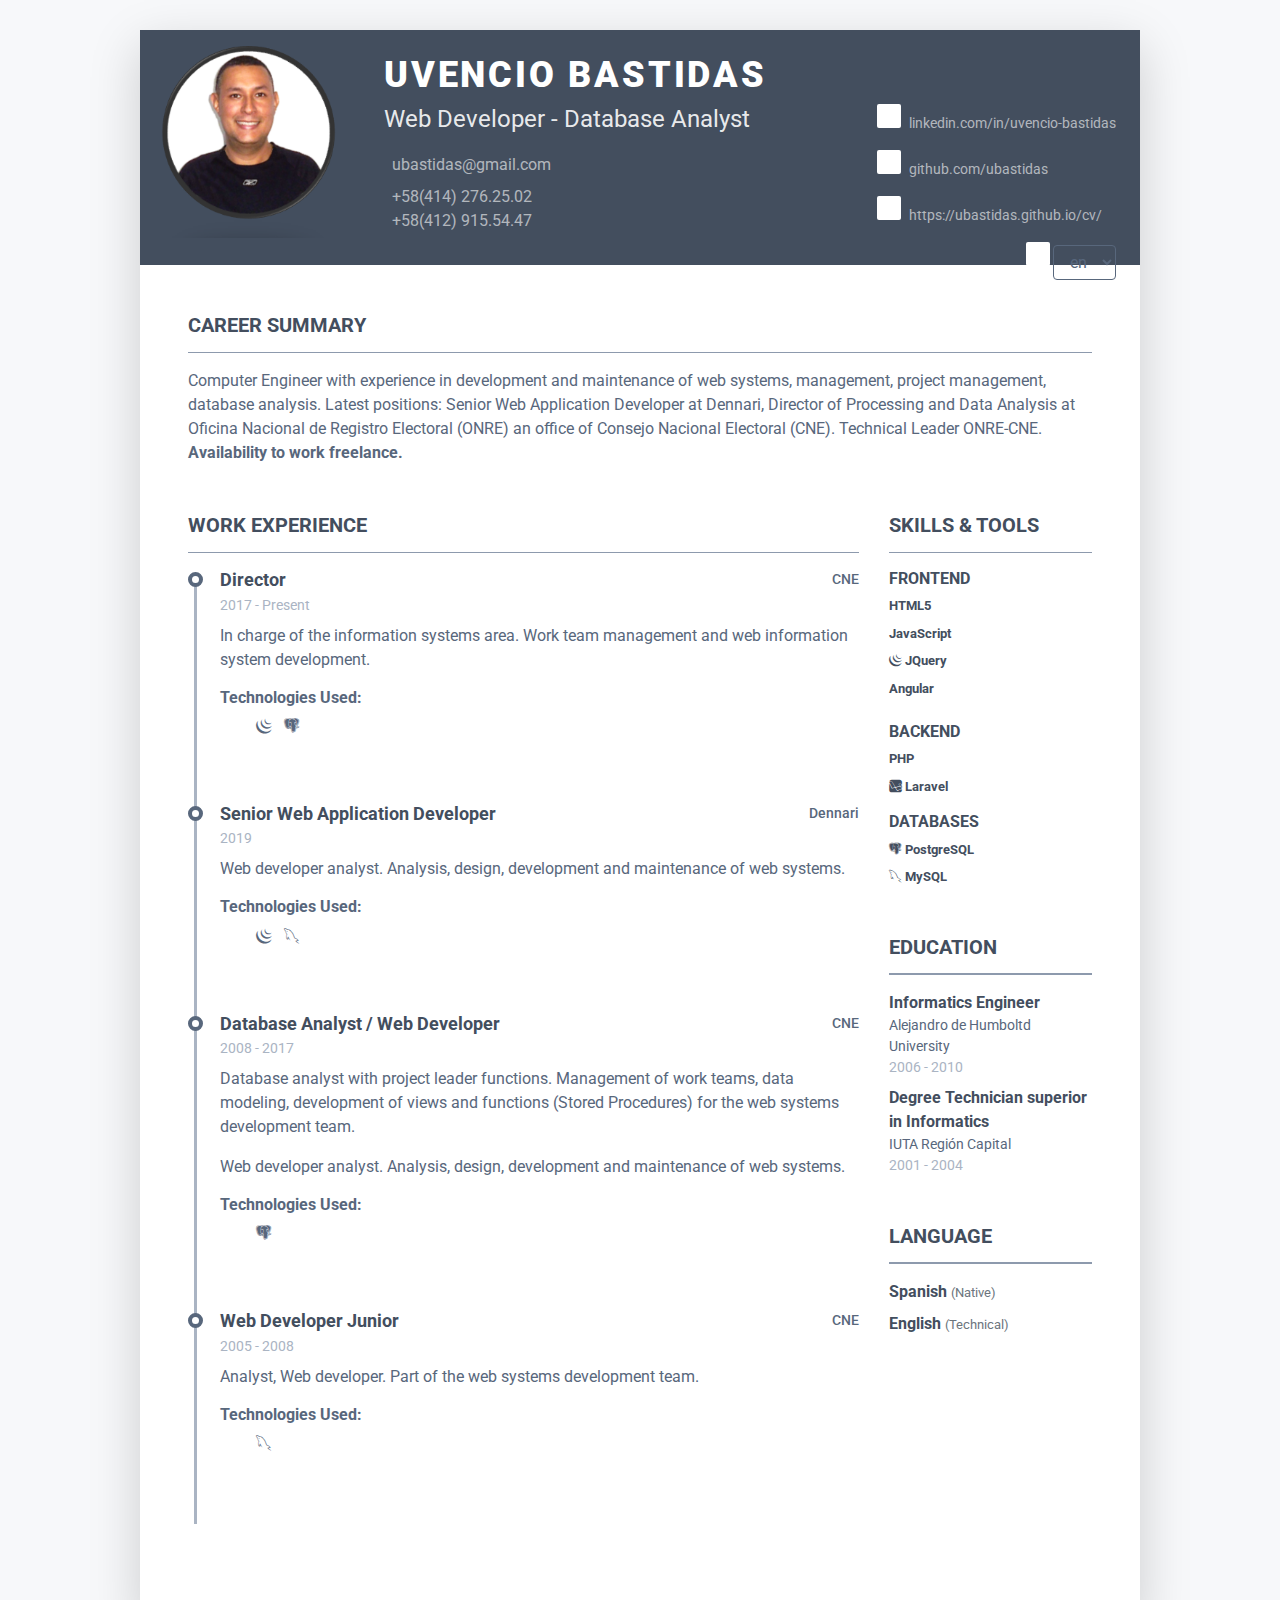
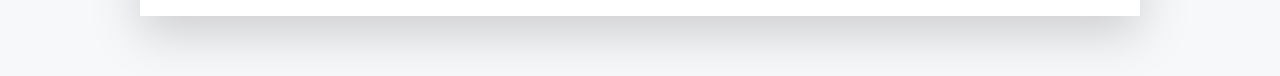
==== commit ade36fbc: "upgrade cv" ====
--- a/index.html
+++ b/index.html
@@ -24,7 +24,6 @@
     
     <!-- Jquery -->
     <script src="assets/js/jquery-3.3.1.js"></script>
-
 </head> 
 
 <body>	
@@ -39,12 +38,17 @@
 							<div class="title mb-3" id="profession">Web Developer - Database Analyst</div>
 						    <ul class="list-unstyled">
 							    <li class="mb-2"><a href="#"><i class="far fa-envelope fa-fw mr-2" data-fa-transform="grow-3"></i>ubastidas@gmail.com</a></li>
-							    <li><a href="#"><i class="fas fa-mobile-alt fa-fw mr-2" data-fa-transform="grow-6"></i>+58(412) 915.54.47</a></li>
 								<li>
 									<a href="#">
 										<i class="fas fa-mobile-alt fa-fw mr-2" data-fa-transform="grow-6"></i>+58(414) 276.25.02
 									</a>
-								</li>                                                            
+								</li>
+								<li>
+									<a href="#">
+										<i class="fas fa-mobile-alt fa-fw mr-2" data-fa-transform="grow-6"></i>
+										+58(412) 915.54.47
+									</a>
+								</li>      
 						    </ul>
 					    </div><!--//primary-info-->
 					    <div class="secondary-info ml-md-auto mt-2">
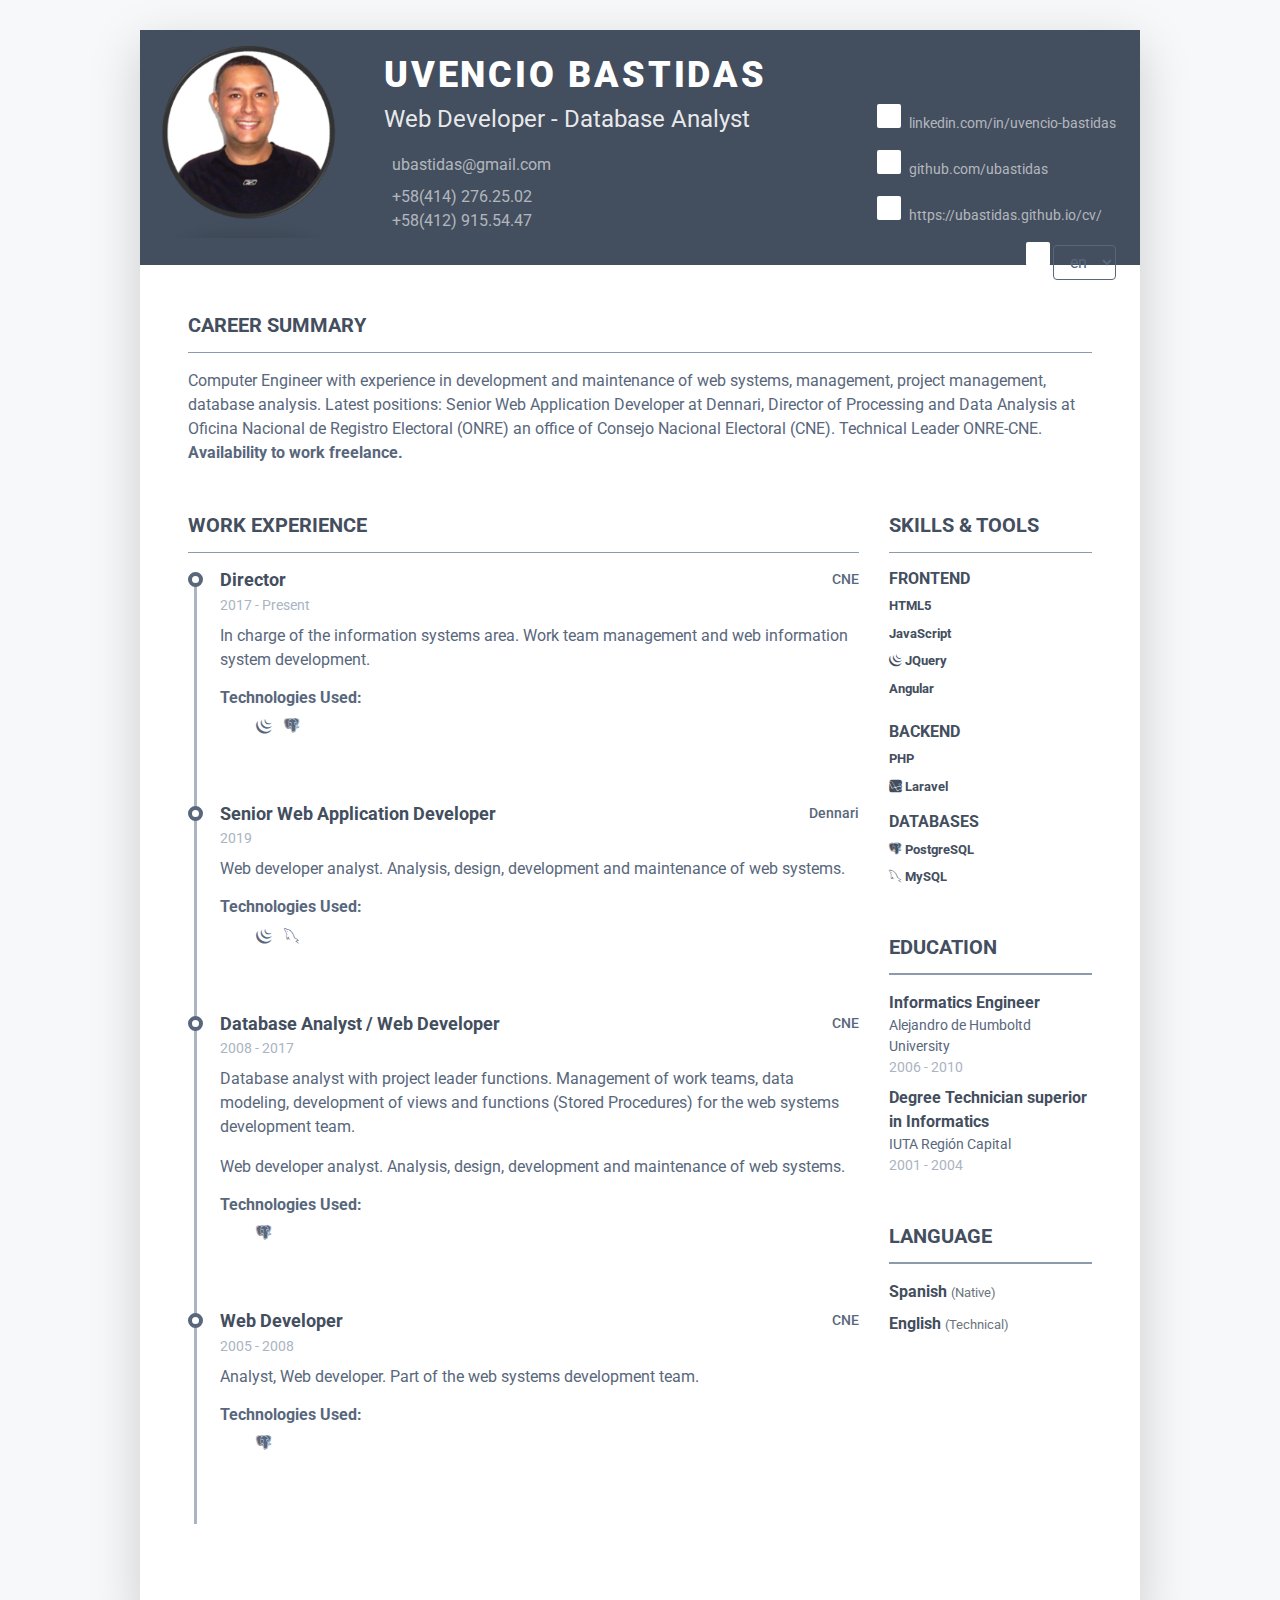
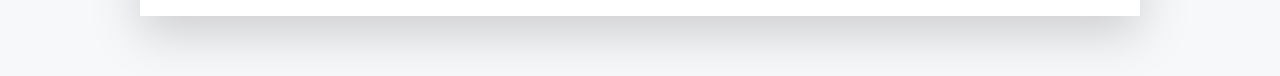
==== commit 2c97919b: "update" ====
--- a/index.html
+++ b/index.html
@@ -198,7 +198,7 @@
 								    <article class="resume-timeline-item position-relative pb-5">
 										<div class="resume-timeline-item-header mb-2">
 											<div class="d-flex flex-column flex-md-row">
-												<h3 id="workExperience4Title" class="resume-position-title font-weight-bold mb-1">Web Developer Junior</h3>
+												<h3 id="workExperience4Title" class="resume-position-title font-weight-bold mb-1">Web Developer</h3>
 										        <div class="resume-company-name ml-auto">CNE</div>
 										    </div><!--//row-->
 										    <div class="resume-position-time">2005 - 2008</div>
@@ -221,7 +221,7 @@
 													<i class="fab fa-js fa-fw"></i>
 												</li>											    
 												<li class="list-inline-item">
-													<i class="icon-mysql"></i>
+													<i class="icon-postgres"></i>
 												</li>
 											</ul>
 										</div>
